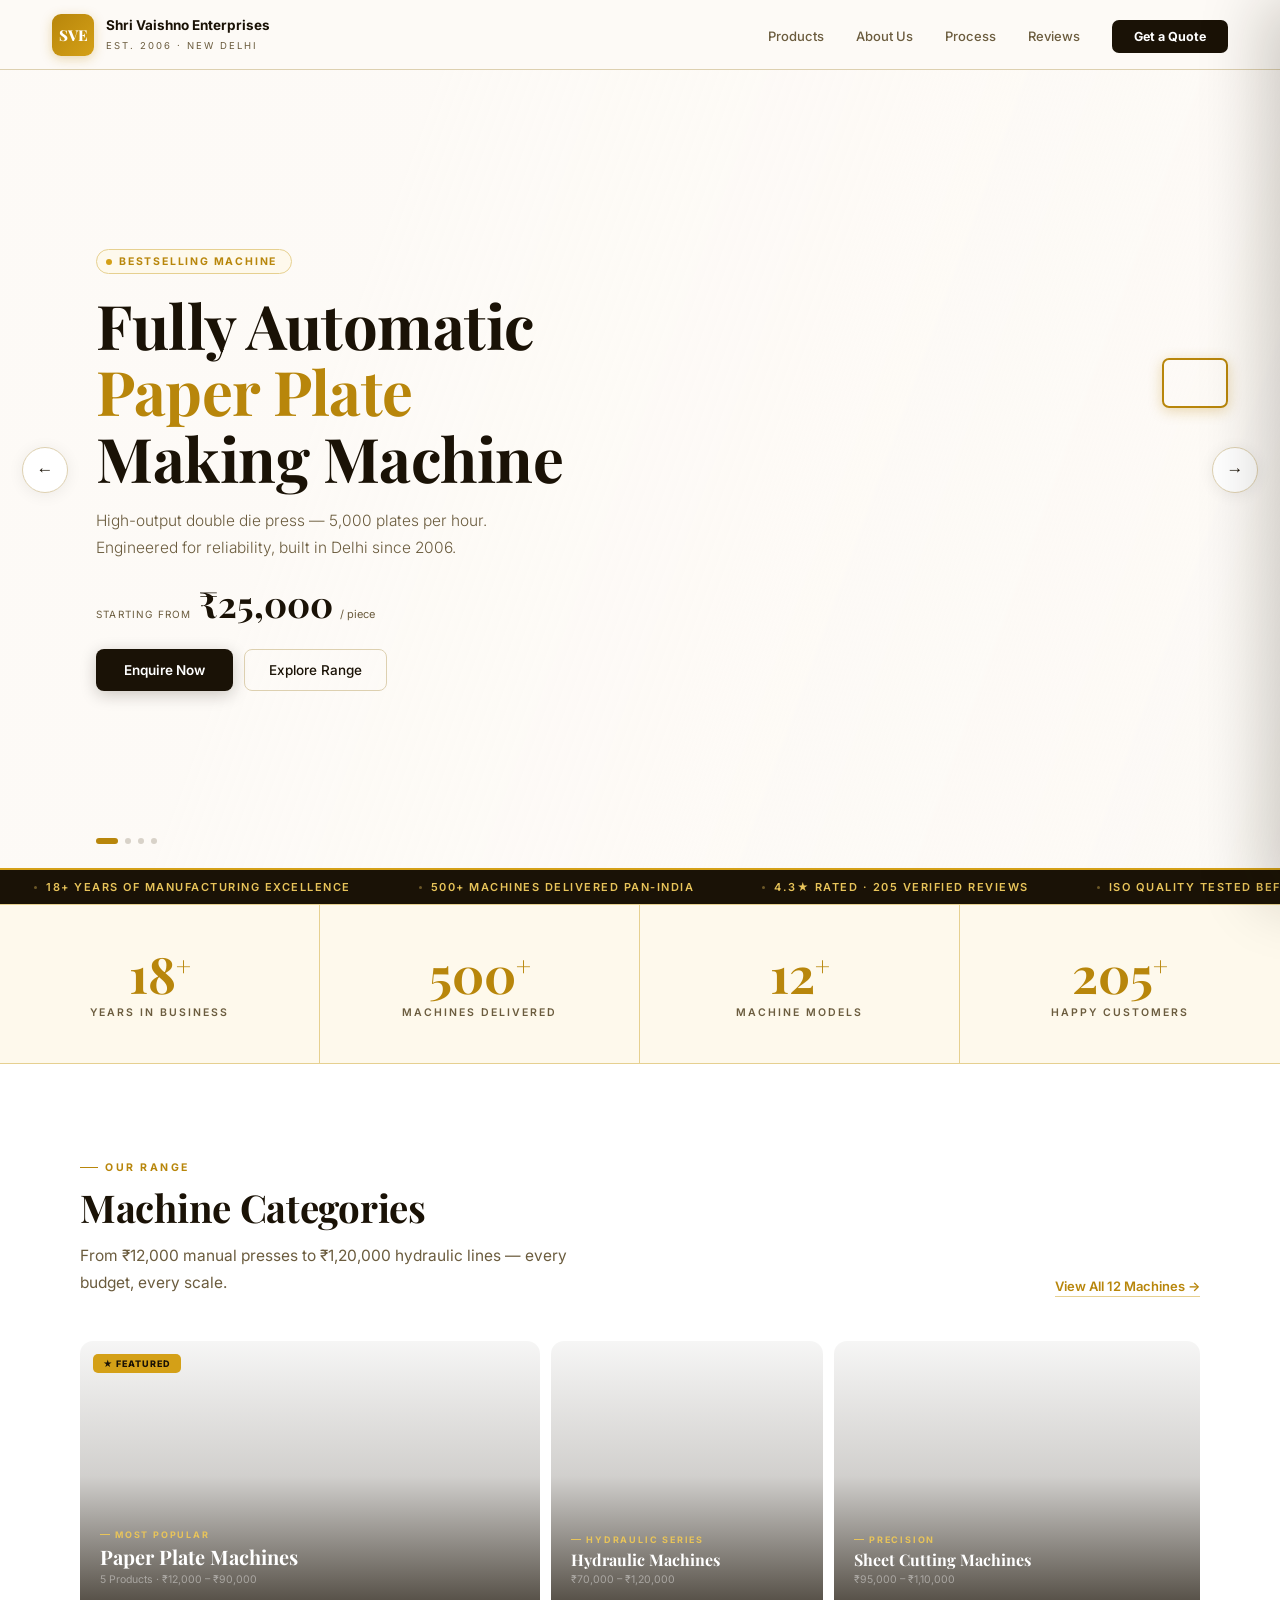
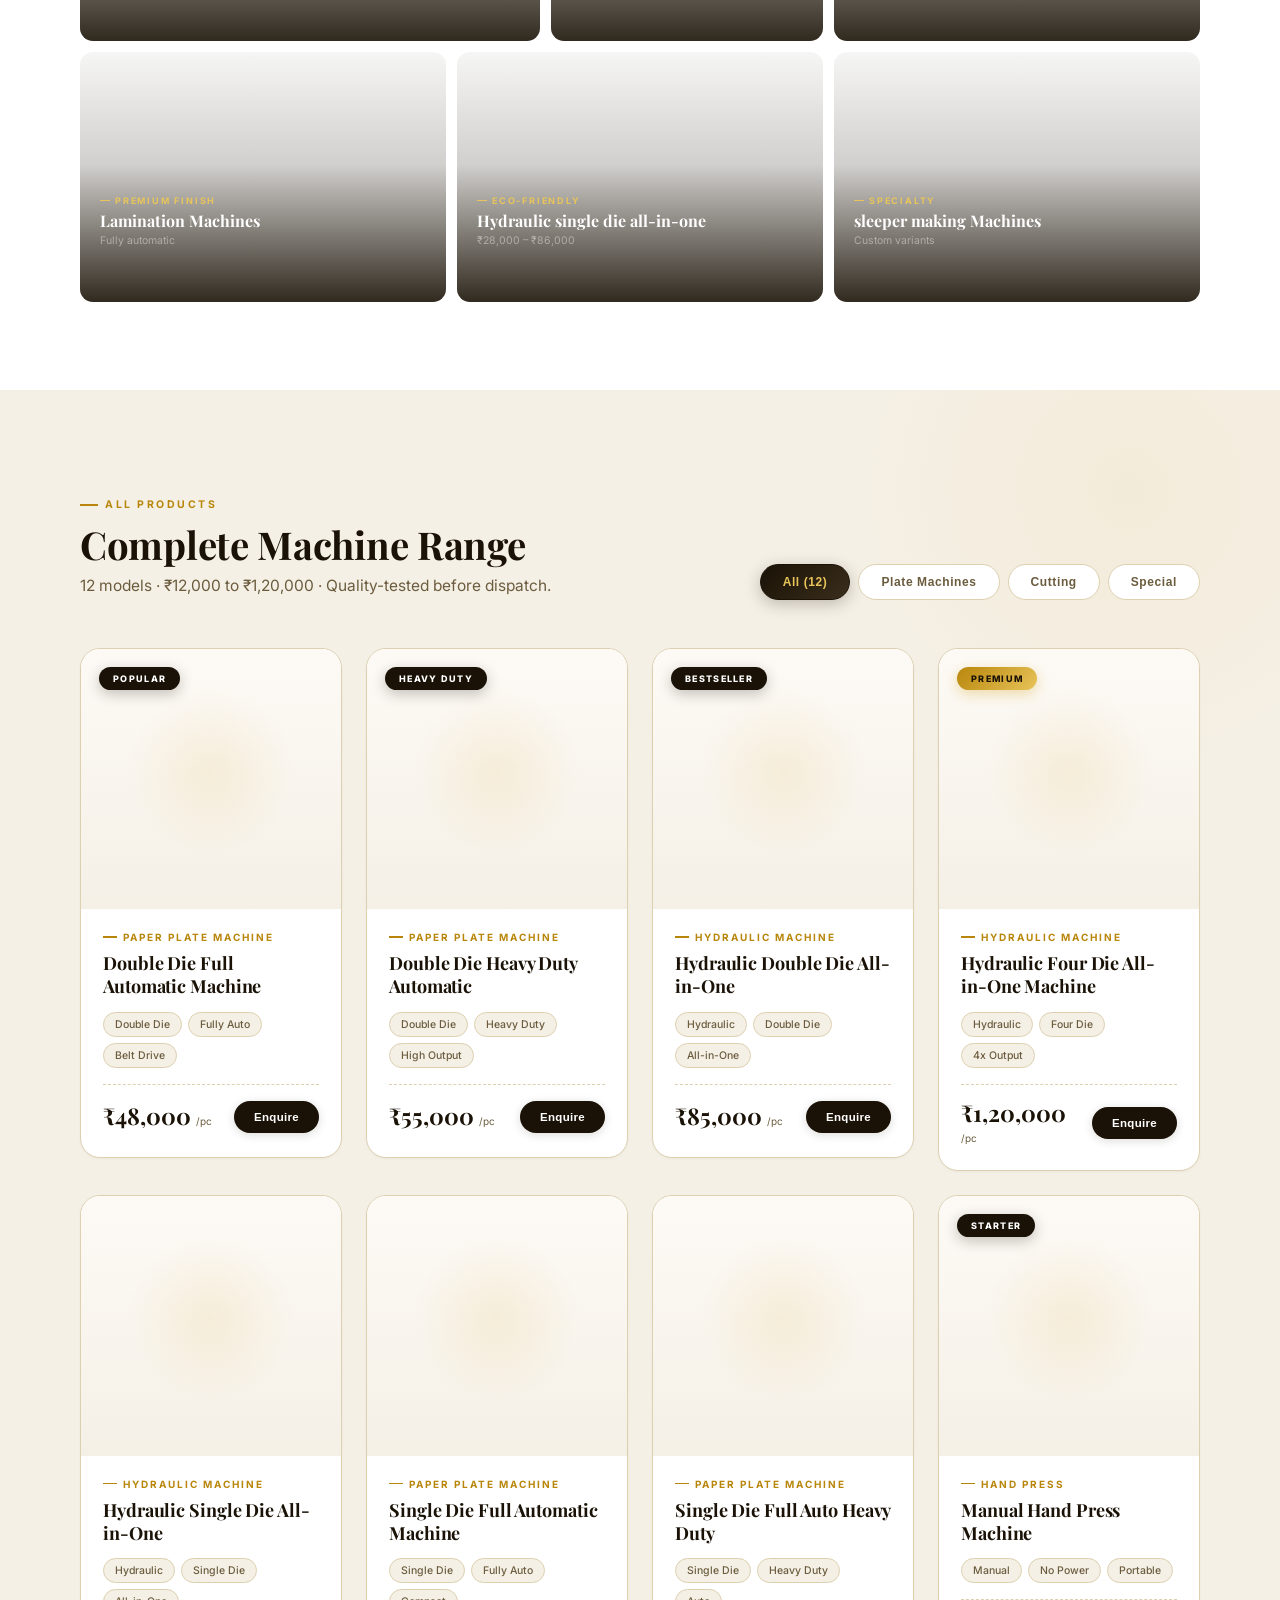
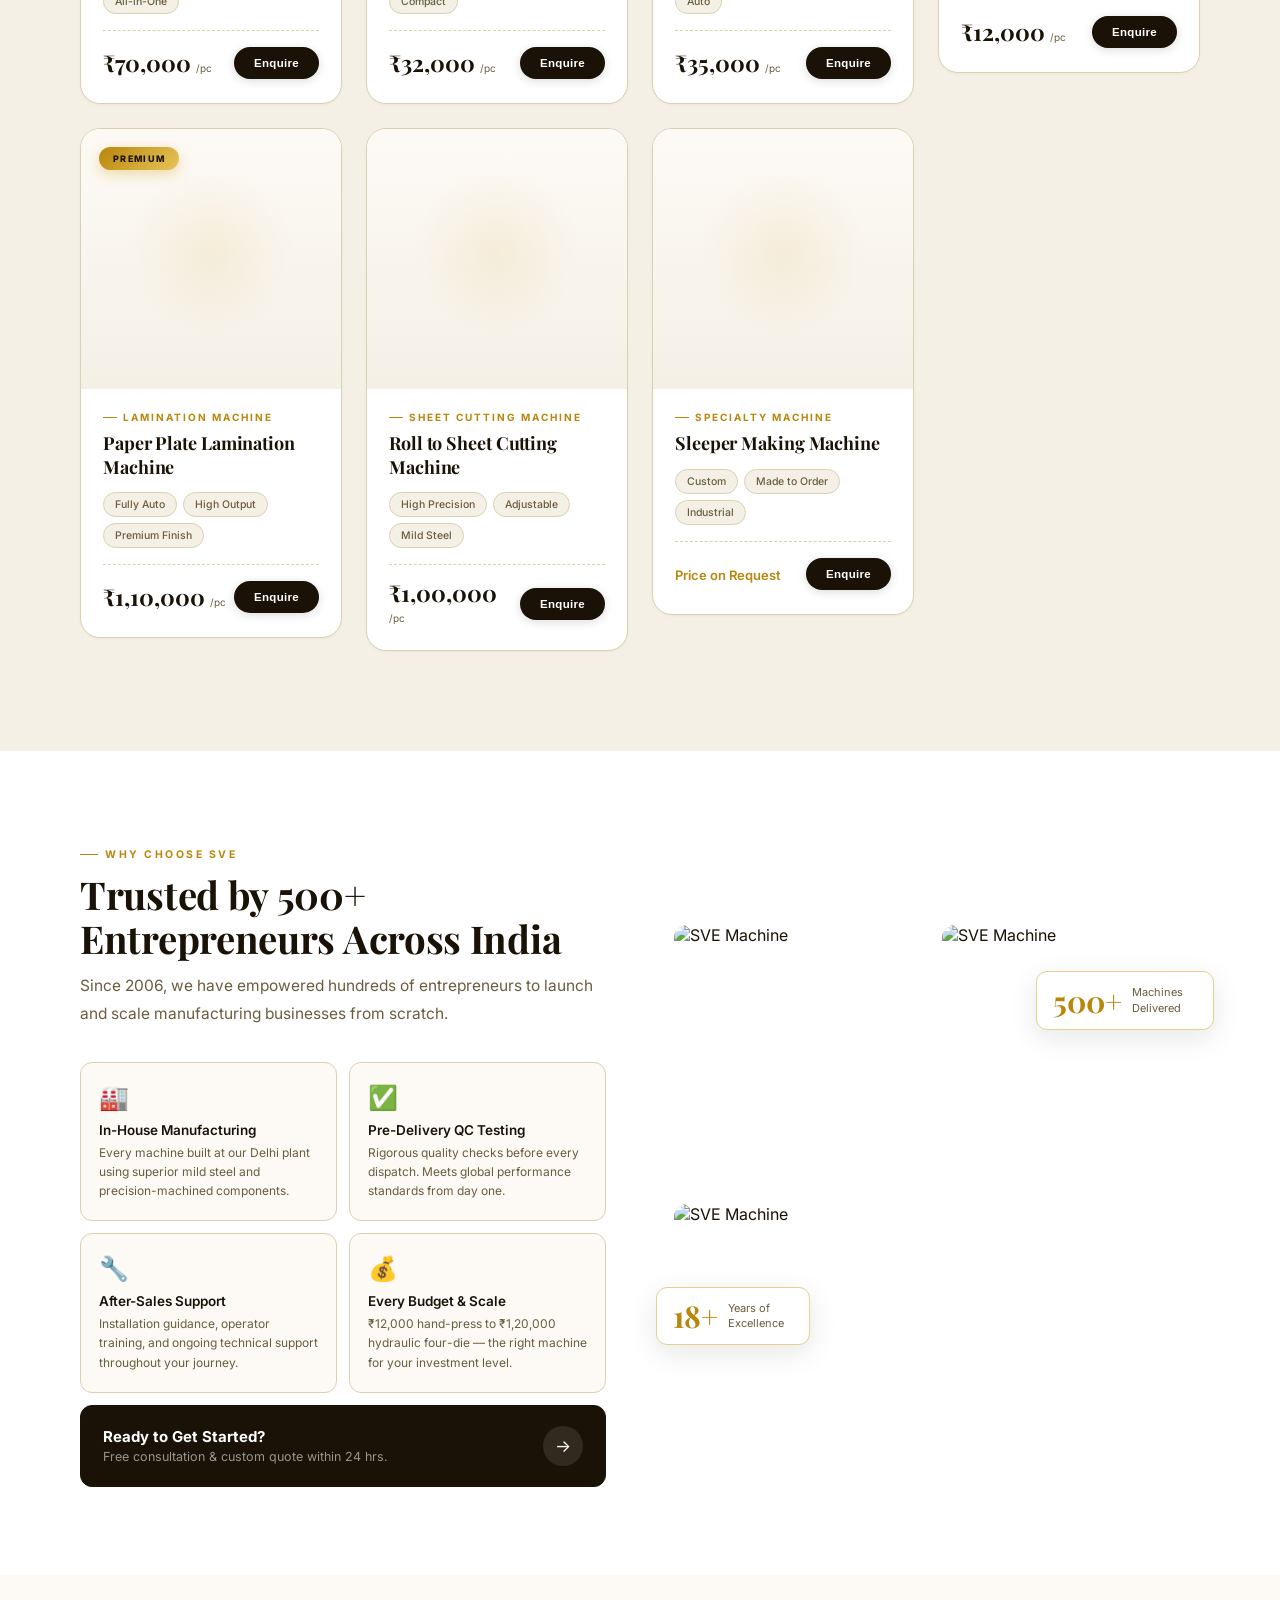
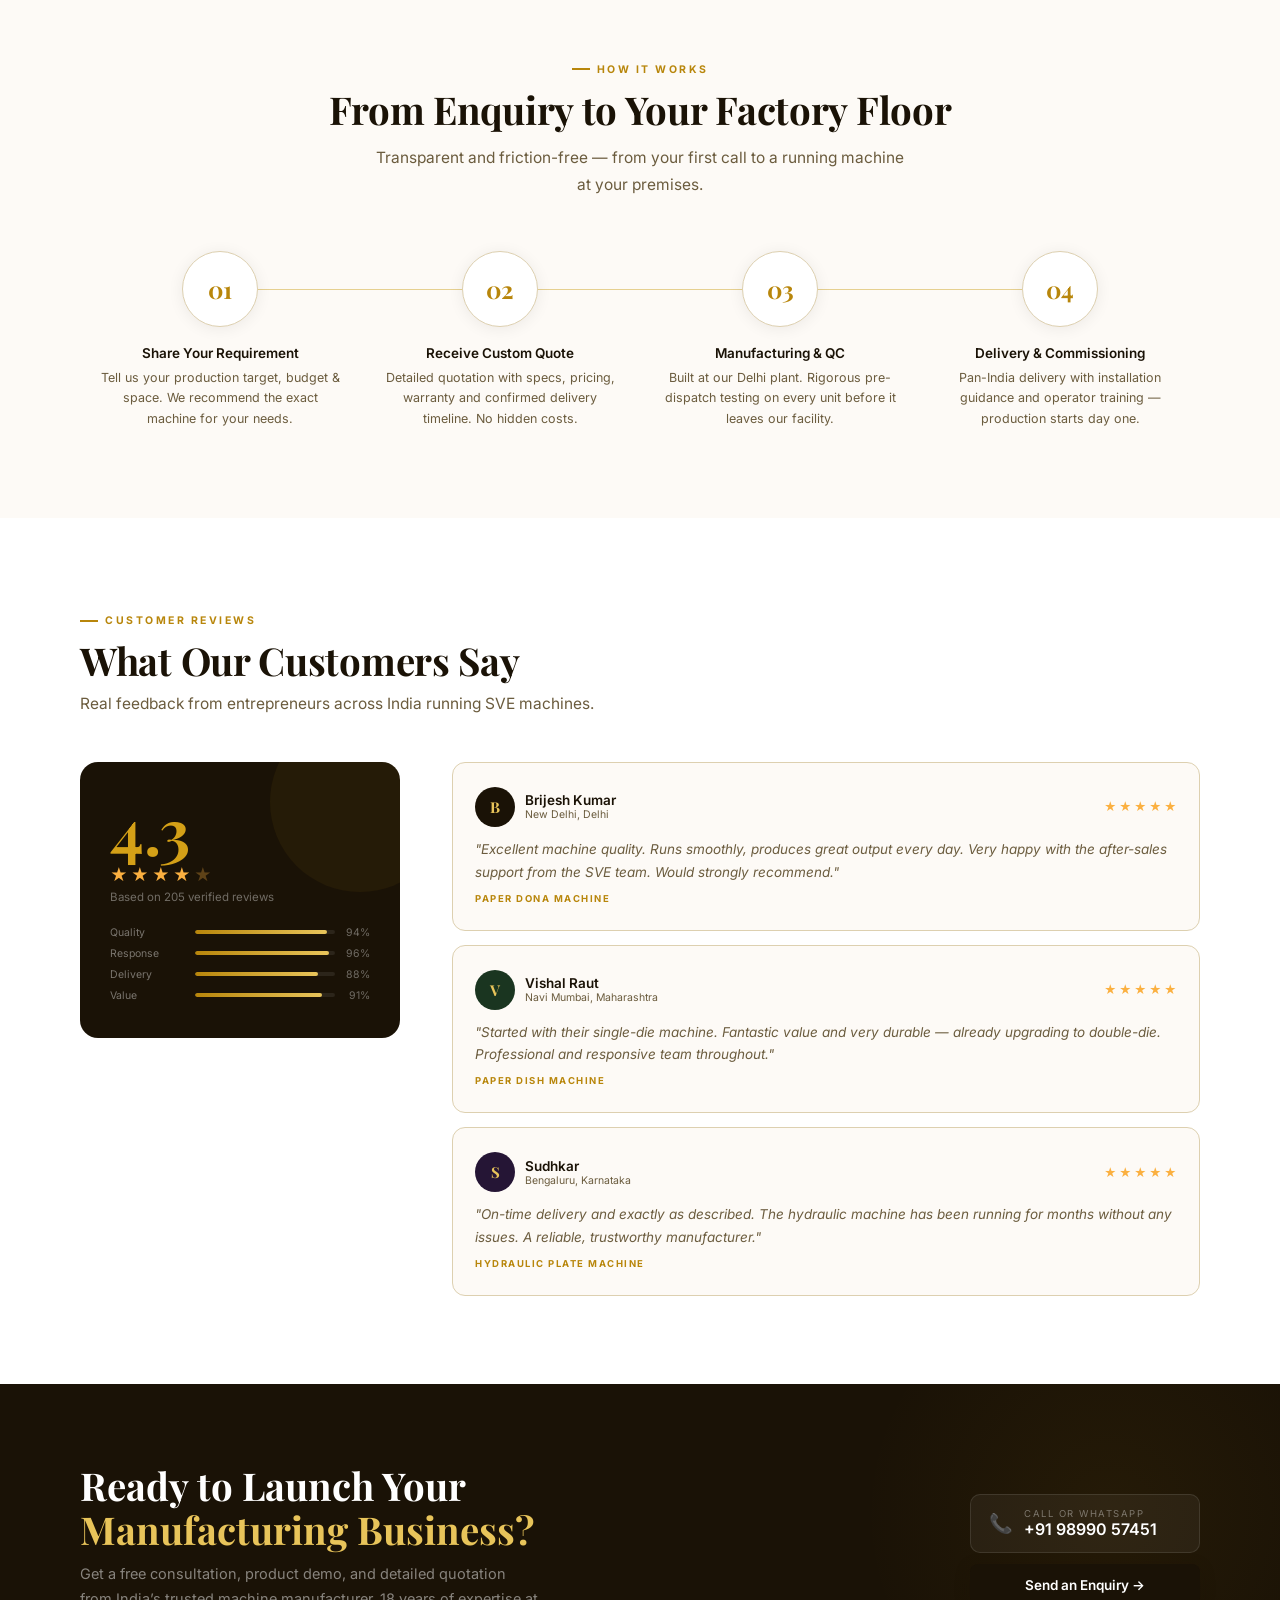
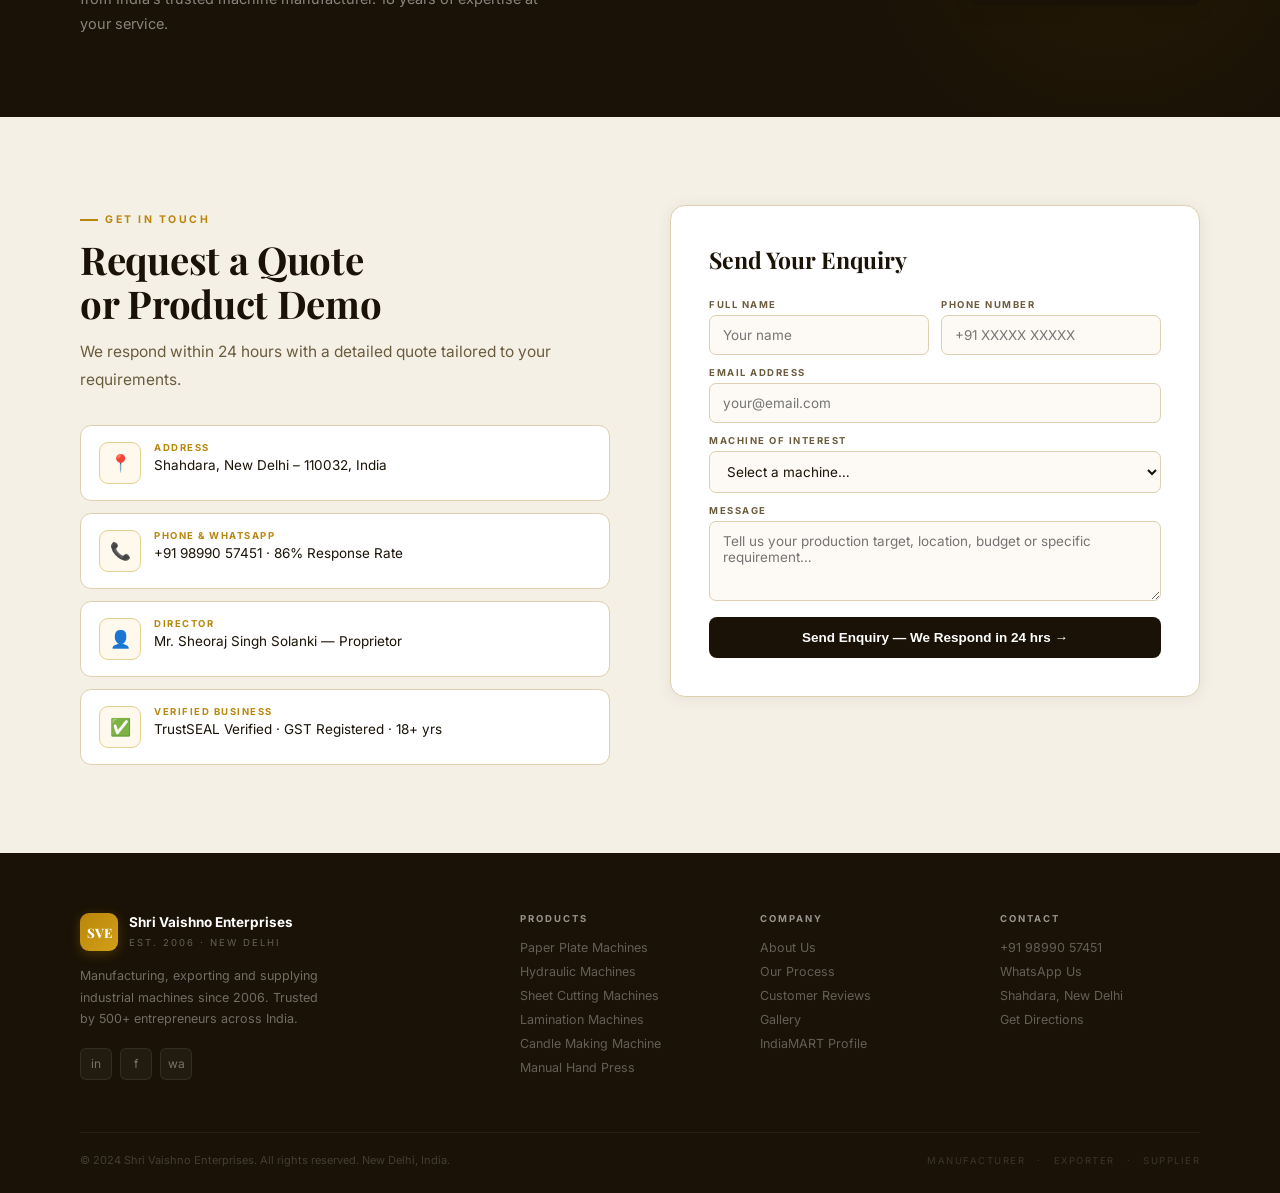
==== previousHomePage.html @ e942fd39 "compressed the images and updated the product section of the home page" ====
<!DOCTYPE html>
<html lang='en'>
<head>
<meta charset='UTF-8'/>
<meta name='viewport' content='width=device-width,initial-scale=1.0'/>
<title>Shri Vaishno Enterprises &ndash; Paper Plate &amp; Dona Machine Manufacturer, Delhi</title>
<link href='https://fonts.googleapis.com/css2?family=Playfair+Display:wght@600;700;800&family=Inter:wght@300;400;500;600;700&display=swap' rel='stylesheet'/>
<link rel='stylesheet' href='css/style.css'/>
</head>
<body>

<nav id='topnav'>
  <a href='#' class='nbrand'>
    <div class='nlogo'>SVE</div>
    <div class='nname'><strong>Shri Vaishno Enterprises</strong><span>Est. 2006 &middot; New Delhi</span></div>
  </a>
  <ul class='nlinks'>
    <li><a href='#categories'>Products</a></li>
    <li><a href='#about'>About Us</a></li>
    <li><a href='#process'>Process</a></li>
    <li><a href='#reviews'>Reviews</a></li>
    <li><a href='#contact' class='ncta'>Get a Quote</a></li>
  </ul>
  <button id='nhbtn' class='nhbtn' aria-label='Open menu'><span></span><span></span><span></span></button>
</nav>

<div id='mnavOverlay' class='mnav-overlay'></div>
<aside id='mnav' class='mnav'>
  <div class='mnav-top'>
    <div class='mnav-brand'></div>
    <button id='mnavClose' class='mnav-close' aria-label='Close menu'>&times;</button>
  </div>
  <ul id='mnavLinks' class='mnav-links'></ul>
  <div class='mnav-foot'>Est. 2006 &middot; New Delhi</div>
</aside>
<script>
(function(){
  var topnav=document.getElementById('topnav');
  var hbtn=document.getElementById('nhbtn');
  var overlay=document.getElementById('mnavOverlay');
  var mnav=document.getElementById('mnav');
  var closeBtn=document.getElementById('mnavClose');
  var linksList=document.getElementById('mnavLinks');
  var brandBox=mnav.querySelector('.mnav-brand');
  var brandSrc=topnav.querySelector('.nbrand');
  if(brandSrc){brandBox.innerHTML=brandSrc.innerHTML;}
  var srcLinks=topnav.querySelectorAll('.nlinks > li');
  for(var i=0;i<srcLinks.length;i++){
    var a=srcLinks[i].querySelector('a');
    var li=document.createElement('li');
    var ac=document.createElement('a');
    ac.href=a.getAttribute('href');
    ac.textContent=a.textContent;
    if(a.classList.contains('ncta')){ac.className='mnav-cta';}
    li.appendChild(ac);
    linksList.appendChild(li);
  }
  function openNav(){document.body.classList.add('mnav-open');}
  function closeNav(){document.body.classList.remove('mnav-open');}
  hbtn.addEventListener('click',openNav);
  closeBtn.addEventListener('click',closeNav);
  overlay.addEventListener('click',closeNav);
  linksList.addEventListener('click',function(e){if(e.target.tagName==='A'){closeNav();}});
  document.addEventListener('keydown',function(e){if(e.key==='Escape'){closeNav();}});
})();
</script>


<div class='hero'>
  <div class='cwrap' id='cw'>
    <div class='slide on'><div class='sbg' style="background-image:url('images/gallery/paperPlatebannerImage.png')"></div><div class='sov'></div><div class='sct'><div class='stag'><span class='stagdot'></span><span class='staglbl'>Bestselling Machine</span></div><h1 class='sh1'>Fully Automatic<br><em>Paper Plate</em><br>Making Machine</h1><p class='sdesc'>High-output double die press &mdash; 5,000 plates per hour. Engineered for reliability, built in Delhi since 2006.</p><div class='spr'><span class='sfrom'>Starting from</span><span class='samt'>&#8377;25,000</span><span class='sunit'>/ piece</span></div><div class='sbtns'><a href='#contact' class='btnink'>Enquire Now</a><a href='#categories' class='btnout'>Explore Range</a></div></div></div>
    <div class='slide'><div class='sbg' style="background-image:url('images/gallery/banner1.png')"></div><div class='sov'></div><div class='sct'><div class='stag'><span class='stagdot'></span><span class='staglbl'>Hydraulic Series</span></div><h1 class='sh1'>Hydraulic Double Die<br><em>All-in-One</em><br>Machine</h1><p class='sdesc'>Maximum output with minimum effort. Fully automated hydraulic pressing for serious manufacturers.</p><div class='spr'><span class='sfrom'>Starting from</span><span class='samt'>&#8377;85,000</span><span class='sunit'>/ piece</span></div><div class='sbtns'><a href='#contact' class='btnink'>Enquire Now</a><a href='#categories' class='btnout'>See All Models</a></div></div></div>
    <div class='slide'><div class='sbg' style="background-image:url('images/gallery/rolltosheetmachine.png')"></div><div class='sov'></div><div class='sct'><div class='stag'><span class='stagdot'></span><span class='staglbl'>Precision Cutting</span></div><h1 class='sh1'>Roll to Sheet<br><em>Cutting</em><br>Machine</h1><p class='sdesc'>Consistent reel-to-sheet precision. Adjustable width, mild steel construction, compatible with all lines.</p><div class='spr'><span class='sfrom'>Starting from</span><span class='samt'>&#8377;1,00,000</span><span class='sunit'>/ piece</span></div><div class='sbtns'><a href='#contact' class='btnink'>Get a Quote</a><a href='#categories' class='btnout'>View Specs</a></div></div></div>
    <div class='slide'><div class='sbg' style="background-image:url('images/gallery/plateLaminationMachine.png')"></div><div class='sov'></div><div class='sct'><div class='stag'><span class='stagdot'></span><span class='staglbl'>Premium Finish</span></div><h1 class='sh1'>Paper Plate<br><em>Lamination</em><br>Machine</h1><p class='sdesc'>Apply a waterproof premium finish. Fully automatic with adjustable speed &mdash; built for large-scale output.</p><div class='spr'><span class='sfrom'>Starting from</span><span class='samt'>&#8377;1,10,000</span><span class='sunit'>/ piece</span></div><div class='sbtns'><a href='#contact' class='btnink'>Request Demo</a><a href='#categories' class='btnout'>Learn More</a></div></div></div>
  </div>
  <div class='hstrip' id='hstrip'>
    <div class='hth on' data-i='0' style="background-image:url('https://images.unsplash.com/photo-1581091226825-a6a2a5aee158?w=200&q=70')"></div>
    <div class='hth' data-i='1' style="background-image:url('https://images.unsplash.com/photo-1565043589221-1a6fd9ae45c7?w=200&q=70')"></div>
    <div class='hth' data-i='2' style="background-image:url('https://images.unsplash.com/photo-1504328345606-18bbc8c9d7d1?w=200&q=70')"></div>
    <div class='hth' data-i='3' style="background-image:url('https://images.unsplash.com/photo-1518770660439-4636190af475?w=200&q=70')"></div>
  </div>
  <button class='carr prev' id='cprev'>&#8592;</button>
  <button class='carr nxt' id='cnxt'>&#8594;</button>
  <div class='cdots' id='cdots'><div class='cdot on' data-i='0'></div><div class='cdot' data-i='1'></div><div class='cdot' data-i='2'></div><div class='cdot' data-i='3'></div></div>
  <div class='hprog'><div class='hpbar' id='hpbar'></div></div>
</div>

<div class='ticker'><div class='tinner'><span class='titem'><span class='tdot'></span>18+ Years of Manufacturing Excellence</span><span class='titem'><span class='tdot'></span>500+ Machines Delivered Pan-India</span><span class='titem'><span class='tdot'></span>4.3&#9733; Rated &middot; 205 Verified Reviews</span><span class='titem'><span class='tdot'></span>ISO Quality Tested Before Dispatch</span><span class='titem'><span class='tdot'></span>Manufacturer &middot; Exporter &middot; New Delhi</span><span class='titem'><span class='tdot'></span>96% Response Rate &middot; +91 98990 57451</span><span class='titem'><span class='tdot'></span>18+ Years of Manufacturing Excellence</span><span class='titem'><span class='tdot'></span>500+ Machines Delivered Pan-India</span><span class='titem'><span class='tdot'></span>4.3&#9733; Rated &middot; 205 Verified Reviews</span><span class='titem'><span class='tdot'></span>ISO Quality Tested Before Dispatch</span><span class='titem'><span class='tdot'></span>Manufacturer &middot; Exporter &middot; New Delhi</span><span class='titem'><span class='tdot'></span>96% Response Rate &middot; +91 98990 57451</span></div></div>

<div class='stats'><div class='scell'><div class='snum'>18<span class='splus'>+</span></div><div class='slbl'>Years in Business</div></div><div class='scell'><div class='snum'>500<span class='splus'>+</span></div><div class='slbl'>Machines Delivered</div></div><div class='scell'><div class='snum'>12<span class='splus'>+</span></div><div class='slbl'>Machine Models</div></div><div class='scell'><div class='snum'>205<span class='splus'>+</span></div><div class='slbl'>Happy Customers</div></div></div>

<section class='rangesec' id='categories'>
  <div class='rangehd'><div><div class='eyebrow'>Our Range</div><h2 class='sech'>Machine Categories</h2><p class='secp'>From &#8377;12,000 manual presses to &#8377;1,20,000 hydraulic lines &mdash; every budget, every scale.</p></div><a href='#products' class='rangelnk'>View All 12 Machines &rarr;</a></div>
  <div class='rg'>
    <div class='rt'><div class='rtimg' style="background-image:url('images/products/complete_setup.png')"></div><div class='rtvl'></div><div class='rtfeat'>&#9733; Featured</div><div class='rtbody'><div class='rtcat'>Most Popular</div><div class='rtname'>Paper Plate Machines</div><div class='rtmeta'>5 Products &middot; &#8377;12,000 &ndash; &#8377;90,000</div><div class='rtbtn'>Explore &rarr;</div></div></div>
    <div class='rt'><div class='rtimg' style="background-image:url('images/products/full_setup.png')"></div><div class='rtvl'></div><div class='rtbody'><div class='rtcat'>Hydraulic Series</div><div class='rtname'>Hydraulic Machines</div><div class='rtmeta'>&#8377;70,000 &ndash; &#8377;1,20,000</div><div class='rtbtn'>Explore &rarr;</div></div></div>
    <div class='rt'><div class='rtimg' style="background-image:url('images/products/roll-to-sheet-katting-machine.png')"></div><div class='rtvl'></div><div class='rtbody'><div class='rtcat'>Precision</div><div class='rtname'>Sheet Cutting Machines</div><div class='rtmeta'>&#8377;95,000 &ndash; &#8377;1,10,000</div><div class='rtbtn'>Explore &rarr;</div></div></div>
    <div class='rt'><div class='rtimg' style="background-image:url('images/products/lamination-machine1.png')"></div><div class='rtvl'></div><div class='rtbody'><div class='rtcat'>Premium Finish</div><div class='rtname'>Lamination Machines</div><div class='rtmeta'>Fully automatic</div><div class='rtbtn'>Explore &rarr;</div></div></div>
    <div class='rt'><div class='rtimg' style="background-image:url('images/products/Hydraulic\ Full\ Automatic\ Single\ Die\ Machine.png')"></div><div class='rtvl'></div><div class='rtbody'><div class='rtcat'>Eco-Friendly</div><div class='rtname'>Hydraulic single die all-in-one </div><div class='rtmeta'>&#8377;28,000 &ndash; &#8377;86,000</div><div class='rtbtn'>Explore &rarr;</div></div></div>
    <div class='rt'><div class='rtimg' style="background-image:url('images/products/sleeper-making-machine.png')"></div><div class='rtvl'></div><div class='rtbody'><div class='rtcat'>Specialty</div><div class='rtname'>sleeper making Machines</div><div class='rtmeta'>Custom variants</div><div class='rtbtn'>Explore &rarr;</div></div></div>
  </div>
</section>

<section class='prodsec' id='products'>
  <div class='prodhd'><div><div class='eyebrow'>All Products</div><h2 class='sech' style='margin-bottom:5px'>Complete Machine Range</h2><p class='secp'>12 models &middot; &#8377;12,000 to &#8377;1,20,000 &middot; Quality-tested before dispatch.</p></div>
  <div class='tabs' id='tabs'><button class='tab on' data-cat='all'>All (12)</button><button class='tab' data-cat='plate'>Plate Machines</button><button class='tab' data-cat='cutting'>Cutting</button><button class='tab' data-cat='special'>Special</button></div></div>
  <div class='pgrid' id='pgrid'>
<a href='products/double-die-full-automatic-machine.html' style='text-decoration:none;color:inherit;display:block'><div class="pcard" data-cat="plate"><div class="pimgbox"><div class="pframe"><div class="pimg" style="background-image:url('images/products/double-die-full-automatic1.png')"></div></div><div class="pbadge ">Popular</div></div><div class="pbody"><div class="pcat">Paper Plate Machine</div><div class="pname">Double Die Full Automatic Machine</div><div class="pspecs"><span class="pspec">Double Die</span><span class="pspec">Fully Auto</span><span class="pspec">Belt Drive</span></div><div class="pfoot"><div><span class="pprice">&#8377;48,000</span><span class="punit"> /pc</span></div><button class="pbtn" onclick="event.preventDefault();event.stopPropagation();document.querySelector('#contact').scrollIntoView({behavior:'smooth'})">Enquire</button></div></div></div></a>
<a href='products/double-die-heavy-duty-automatic-machine.html' style='text-decoration:none;color:inherit;display:block'><div class="pcard" data-cat="plate"><div class="pimgbox"><div class="pframe"><div class="pimg" style="background-image:url('images/products/double-die-full-automatic-heavy-duty.png')"></div></div><div class="pbadge ">Heavy Duty</div></div><div class="pbody"><div class="pcat">Paper Plate Machine</div><div class="pname">Double Die Heavy Duty Automatic</div><div class="pspecs"><span class="pspec">Double Die</span><span class="pspec">Heavy Duty</span><span class="pspec">High Output</span></div><div class="pfoot"><div><span class="pprice">&#8377;55,000</span><span class="punit"> /pc</span></div><button class="pbtn" onclick="event.preventDefault();event.stopPropagation();document.querySelector('#contact').scrollIntoView({behavior:'smooth'})">Enquire</button></div></div></div></a>
<a href='products/hydraulic-double-die-all-in-one-machine.html' style='text-decoration:none;color:inherit;display:block'><div class="pcard" data-cat="plate"><div class="pimgbox"><div class="pframe"><div class="pimg" style="background-image:url('images/products/hydraulic-double-die-full-automatic-machine.png')"></div></div><div class="pbadge ">Bestseller</div></div><div class="pbody"><div class="pcat">Hydraulic Machine</div><div class="pname">Hydraulic Double Die All-in-One</div><div class="pspecs"><span class="pspec">Hydraulic</span><span class="pspec">Double Die</span><span class="pspec">All-in-One</span></div><div class="pfoot"><div><span class="pprice">&#8377;85,000</span><span class="punit"> /pc</span></div><button class="pbtn" onclick="event.preventDefault();event.stopPropagation();document.querySelector('#contact').scrollIntoView({behavior:'smooth'})">Enquire</button></div></div></div></a>
<a href='products/hydraulic-four-die-all-in-one-machine.html' style='text-decoration:none;color:inherit;display:block'><div class="pcard" data-cat="plate"><div class="pimgbox"><div class="pframe"><div class="pimg" style="background-image:url('images/products/hydraulic-four-die-all-in-one-machine.png')"></div></div><div class="pbadge gold">Premium</div></div><div class="pbody"><div class="pcat">Hydraulic Machine</div><div class="pname">Hydraulic Four Die All-in-One Machine</div><div class="pspecs"><span class="pspec">Hydraulic</span><span class="pspec">Four Die</span><span class="pspec">4x Output</span></div><div class="pfoot"><div><span class="pprice">&#8377;1,20,000</span><span class="punit"> /pc</span></div><button class="pbtn" onclick="event.preventDefault();event.stopPropagation();document.querySelector('#contact').scrollIntoView({behavior:'smooth'})">Enquire</button></div></div></div></a>
<a href='products/hydraulic-single-die-all-in-one-machine.html' style='text-decoration:none;color:inherit;display:block'><div class="pcard" data-cat="plate"><div class="pimgbox"><div class="pframe"><div class="pimg" style="background-image:url('images/products/Hydraulic\ Full\ Automatic\ Single\ Die\ Machine.png')"></div></div></div><div class="pbody"><div class="pcat">Hydraulic Machine</div><div class="pname">Hydraulic Single Die All-in-One</div><div class="pspecs"><span class="pspec">Hydraulic</span><span class="pspec">Single Die</span><span class="pspec">All-in-One</span></div><div class="pfoot"><div><span class="pprice">&#8377;70,000</span><span class="punit"> /pc</span></div><button class="pbtn" onclick="event.preventDefault();event.stopPropagation();document.querySelector('#contact').scrollIntoView({behavior:'smooth'})">Enquire</button></div></div></div></a>
<a href='products/single-die-full-automatic-machine.html' style='text-decoration:none;color:inherit;display:block'><div class="pcard" data-cat="plate"><div class="pimgbox"><div class="pframe"><div class="pimg" style="background-image:url('images/products/edited-photo\ \(1\).png')"></div></div></div><div class="pbody"><div class="pcat">Paper Plate Machine</div><div class="pname">Single Die Full Automatic Machine</div><div class="pspecs"><span class="pspec">Single Die</span><span class="pspec">Fully Auto</span><span class="pspec">Compact</span></div><div class="pfoot"><div><span class="pprice">&#8377;32,000</span><span class="punit"> /pc</span></div><button class="pbtn" onclick="event.preventDefault();event.stopPropagation();document.querySelector('#contact').scrollIntoView({behavior:'smooth'})">Enquire</button></div></div></div></a>
<a href='products/single-die-full-automatic-heavy-duty.html' style='text-decoration:none;color:inherit;display:block'><div class="pcard" data-cat="plate"><div class="pimgbox"><div class="pframe"><div class="pimg" style="background-image:url('images/products/automatic-single-die-paper-plate-making-machine.png')"></div></div></div><div class="pbody"><div class="pcat">Paper Plate Machine</div><div class="pname">Single Die Full Auto Heavy Duty</div><div class="pspecs"><span class="pspec">Single Die</span><span class="pspec">Heavy Duty</span><span class="pspec">Auto</span></div><div class="pfoot"><div><span class="pprice">&#8377;35,000</span><span class="punit"> /pc</span></div><button class="pbtn" onclick="event.preventDefault();event.stopPropagation();document.querySelector('#contact').scrollIntoView({behavior:'smooth'})">Enquire</button></div></div></div></a>
<!-- <a href='products/automatic-single-die-paper-plate-machine.html' style='text-decoration:none;color:inherit;display:block'><div class="pcard" data-cat="plate"><div class="pimgbox"><div class="pframe"><div class="pimg" style="background-image:url('images/products/automatic-single-die-paper-plate-making-machine.png')"></div></div><div class="pbadge gold">Best Value</div></div><div class="pbody"><div class="pcat">Paper Plate Machine</div><div class="pname">Automatic Single Die Plate Machine</div><div class="pspecs"><span class="pspec">Single Die</span><span class="pspec">Auto</span><span class="pspec">Entry Level</span></div><div class="pfoot"><div><span class="pprice">&#8377;25,000</span><span class="punit"> /pc</span></div><button class="pbtn" onclick="event.preventDefault();event.stopPropagation();document.querySelector('#contact').scrollIntoView({behavior:'smooth'})">Enquire</button></div></div></div></a> -->
<a href='products/manual-hand-press-machine.html' style='text-decoration:none;color:inherit;display:block'><div class="pcard" data-cat="plate"><div class="pimgbox"><div class="pframe"><div class="pimg" style="background-image:url('images/products/manual-hand-press.png')"></div></div><div class="pbadge ">Starter</div></div><div class="pbody"><div class="pcat">Hand Press</div><div class="pname">Manual Hand Press Machine</div><div class="pspecs"><span class="pspec">Manual</span><span class="pspec">No Power</span><span class="pspec">Portable</span></div><div class="pfoot"><div><span class="pprice">&#8377;12,000</span><span class="punit"> /pc</span></div><button class="pbtn" onclick="event.preventDefault();event.stopPropagation();document.querySelector('#contact').scrollIntoView({behavior:'smooth'})">Enquire</button></div></div></div></a>
<a href='products/paper-plate-lamination-machine.html' style='text-decoration:none;color:inherit;display:block'><div class="pcard" data-cat="special"><div class="pimgbox"><div class="pframe"><div class="pimg" style="background-image:url('images/products/lamination-machine1.png')"></div></div><div class="pbadge gold">Premium</div></div><div class="pbody"><div class="pcat">Lamination Machine</div><div class="pname">Paper Plate Lamination Machine</div><div class="pspecs"><span class="pspec">Fully Auto</span><span class="pspec">High Output</span><span class="pspec">Premium Finish</span></div><div class="pfoot"><div><span class="pprice">&#8377;1,10,000</span><span class="punit"> /pc</span></div><button class="pbtn" onclick="event.preventDefault();event.stopPropagation();document.querySelector('#contact').scrollIntoView({behavior:'smooth'})">Enquire</button></div></div></div></a>
<a href='products/roll-to-sheet-cutting-machine.html' style='text-decoration:none;color:inherit;display:block'><div class="pcard" data-cat="cutting"><div class="pimgbox"><div class="pframe"><div class="pimg" style="background-image:url('images/products/roll-to-sheet-katting-machine.png')"></div></div></div><div class="pbody"><div class="pcat">Sheet Cutting Machine</div><div class="pname">Roll to Sheet Cutting Machine</div><div class="pspecs"><span class="pspec">High Precision</span><span class="pspec">Adjustable</span><span class="pspec">Mild Steel</span></div><div class="pfoot"><div><span class="pprice">&#8377;1,00,000</span><span class="punit"> /pc</span></div><button class="pbtn" onclick="event.preventDefault();event.stopPropagation();document.querySelector('#contact').scrollIntoView({behavior:'smooth'})">Enquire</button></div></div></div></a>
<a href='products/sleeper-making-machine.html' style='text-decoration:none;color:inherit;display:block'><div class="pcard" data-cat="special"><div class="pimgbox"><div class="pframe"><div class="pimg" style="background-image:url('images/products/sleeper-making-machine.png')"></div></div></div><div class="pbody"><div class="pcat">Specialty Machine</div><div class="pname">Sleeper Making Machine</div><div class="pspecs"><span class="pspec">Custom</span><span class="pspec">Made to Order</span><span class="pspec">Industrial</span></div><div class="pfoot"><div><span class="preq">Price on Request</span></div><button class="pbtn" onclick="event.preventDefault();event.stopPropagation();document.querySelector('#contact').scrollIntoView({behavior:'smooth'})">Enquire</button></div></div></div></a>
  </div>
</section>

<section class='whysec' id='about'>
  <div class='whygrid'>
    <div>
      <div class='eyebrow'>Why Choose SVE</div>
      <h2 class='sech'>Trusted by 500+<br>Entrepreneurs Across India</h2>
      <p class='secp'>Since 2006, we have empowered hundreds of entrepreneurs to launch and scale manufacturing businesses from scratch.</p>
      <div class='feats'>
        <div class='feat'><div class='featic'>&#127981;</div><h4>In-House Manufacturing</h4><p>Every machine built at our Delhi plant using superior mild steel and precision-machined components.</p></div>
        <div class='feat'><div class='featic'>&#9989;</div><h4>Pre-Delivery QC Testing</h4><p>Rigorous quality checks before every dispatch. Meets global performance standards from day one.</p></div>
        <div class='feat'><div class='featic'>&#128295;</div><h4>After-Sales Support</h4><p>Installation guidance, operator training, and ongoing technical support throughout your journey.</p></div>
        <div class='feat'><div class='featic'>&#128176;</div><h4>Every Budget &amp; Scale</h4><p>&#8377;12,000 hand-press to &#8377;1,20,000 hydraulic four-die &mdash; the right machine for your investment level.</p></div>
        <div class='feat featcta' onclick="event.preventDefault();event.stopPropagation();document.querySelector('#contact').scrollIntoView({behavior:'smooth'})"><div><h4>Ready to Get Started?</h4><p>Free consultation &amp; custom quote within 24 hrs.</p></div><div class='featarrow'>&rarr;</div></div>
      </div>
    </div>
    <div style='position:relative'>
      <div class='wmosaic'>
        <div class='wph wa'><img src='images/gallery/why-1.jpg' alt='SVE Machine'/></div>
        <div class='wph wb'><img src='images/gallery/why-2.jpg' alt='SVE Machine'/></div>
        <div class='wph wc'><img src='images/gallery/why-3.jpg' alt='SVE Machine'/></div>
      </div>
      <div class='wfl wfll'><div class='wfnum'>18+</div><div class='wflbl'>Years of Excellence</div></div>
      <div class='wfl wflr'><div class='wfnum'>500+</div><div class='wflbl'>Machines Delivered</div></div>
    </div>
  </div>
</section>

<section class='procsec' id='process'>
  <div style='text-align:center'><div class='eyebrow' style='display:flex;justify-content:center'>How It Works</div><h2 class='sech' style='text-align:center'>From Enquiry to Your Factory Floor</h2><p class='secp' style='margin:0 auto;text-align:center'>Transparent and friction-free &mdash; from your first call to a running machine at your premises.</p></div>
  <div class='procsteps'>
    <div class='procstep'><div class='procn'>01</div><h4>Share Your Requirement</h4><p>Tell us your production target, budget &amp; space. We recommend the exact machine for your needs.</p></div>
    <div class='procstep'><div class='procn'>02</div><h4>Receive Custom Quote</h4><p>Detailed quotation with specs, pricing, warranty and confirmed delivery timeline. No hidden costs.</p></div>
    <div class='procstep'><div class='procn'>03</div><h4>Manufacturing &amp; QC</h4><p>Built at our Delhi plant. Rigorous pre-dispatch testing on every unit before it leaves our facility.</p></div>
    <div class='procstep'><div class='procn'>04</div><h4>Delivery &amp; Commissioning</h4><p>Pan-India delivery with installation guidance and operator training &mdash; production starts day one.</p></div>
  </div>
</section>

<section class='revsec' id='reviews'>
  <div class='eyebrow'>Customer Reviews</div>
  <h2 class='sech' style='margin-bottom:7px'>What Our Customers Say</h2>
  <p class='secp' style='margin-bottom:44px'>Real feedback from entrepreneurs across India running SVE machines.</p>
  <div class='revlayout'>
    <div><div class='scorecard'><div class='scnum'>4.3</div><div class='scstars'><span>&#9733;</span><span>&#9733;</span><span>&#9733;</span><span>&#9733;</span><span style='opacity:0.3'>&#9733;</span></div><div class='scbased'>Based on 205 verified reviews</div><div class='scbars'><div class='scbar'><span class='scbarlbl'>Quality</span><div class='scbartr'><div class='scbarfl' style='width:94%'></div></div><span class='scbarvl'>94%</span></div><div class='scbar'><span class='scbarlbl'>Response</span><div class='scbartr'><div class='scbarfl' style='width:96%'></div></div><span class='scbarvl'>96%</span></div><div class='scbar'><span class='scbarlbl'>Delivery</span><div class='scbartr'><div class='scbarfl' style='width:88%'></div></div><span class='scbarvl'>88%</span></div><div class='scbar'><span class='scbarlbl'>Value</span><div class='scbartr'><div class='scbarfl' style='width:91%'></div></div><span class='scbarvl'>91%</span></div></div></div></div>
    <div class='revcards'>
      <div class='rcard'><div class='rcardhd'><div class='rauth'><div class='rav'>B</div><div><div class='rname'>Brijesh Kumar</div><div class='rloc'>New Delhi, Delhi</div></div></div><div class='rstars'><span>&#9733;</span><span>&#9733;</span><span>&#9733;</span><span>&#9733;</span><span>&#9733;</span></div></div><p class='rtext'>"Excellent machine quality. Runs smoothly, produces great output every day. Very happy with the after-sales support from the SVE team. Would strongly recommend."</p><span class='rprod'>Paper Dona Machine</span></div>
      <div class='rcard'><div class='rcardhd'><div class='rauth'><div class='rav' style='background:#1a3520'>V</div><div><div class='rname'>Vishal Raut</div><div class='rloc'>Navi Mumbai, Maharashtra</div></div></div><div class='rstars'><span>&#9733;</span><span>&#9733;</span><span>&#9733;</span><span>&#9733;</span><span>&#9733;</span></div></div><p class='rtext'>"Started with their single-die machine. Fantastic value and very durable &mdash; already upgrading to double-die. Professional and responsive team throughout."</p><span class='rprod'>Paper Dish Machine</span></div>
      <div class='rcard'><div class='rcardhd'><div class='rauth'><div class='rav' style='background:#251535'>S</div><div><div class='rname'>Sudhkar</div><div class='rloc'>Bengaluru, Karnataka</div></div></div><div class='rstars'><span>&#9733;</span><span>&#9733;</span><span>&#9733;</span><span>&#9733;</span><span>&#9733;</span></div></div><p class='rtext'>"On-time delivery and exactly as described. The hydraulic machine has been running for months without any issues. A reliable, trustworthy manufacturer."</p><span class='rprod'>Hydraulic Plate Machine</span></div>
    </div>
  </div>
</section>

<div class='cta'><div class='cta::before'></div><div class='ctain'><div><h2 class='ctah'>Ready to Launch Your<br><em>Manufacturing Business?</em></h2><p class='ctap'>Get a free consultation, product demo, and detailed quotation from India&rsquo;s trusted machine manufacturer. 18 years of expertise at your service.</p></div><div class='ctar'><a href='tel:+919899057451' class='ctaph'><span class='ctaphico'>&#128222;</span><div><div class='ctaphlbl'>Call or WhatsApp</div><div class='ctaphnum'>+91 98990 57451</div></div></a><a href='#contact' class='btnink' style='text-align:center;padding:13px 24px'>Send an Enquiry &rarr;</a></div></div></div>

<section class='contactsec' id='contact'>
  <div class='contactgrid'>
    <div><div class='eyebrow'>Get In Touch</div><h2 class='sech'>Request a Quote<br>or Product Demo</h2><p class='secp'>We respond within 24 hours with a detailed quote tailored to your requirements.</p>
      <div class='cinfolist'>
        <div class='cinforow'><div class='cico'>&#128205;</div><div><div class='clbl'>Address</div><div class='cval'>Shahdara, New Delhi &ndash; 110032, India</div></div></div>
        <div class='cinforow'><div class='cico'>&#128222;</div><div><div class='clbl'>Phone &amp; WhatsApp</div><div class='cval'>+91 98990 57451 &middot; 86% Response Rate</div></div></div>
        <div class='cinforow'><div class='cico'>&#128100;</div><div><div class='clbl'>Director</div><div class='cval'>Mr. Sheoraj Singh Solanki &mdash; Proprietor</div></div></div>
        <div class='cinforow'><div class='cico'>&#9989;</div><div><div class='clbl'>Verified Business</div><div class='cval'>TrustSEAL Verified &middot; GST Registered &middot; 18+ yrs</div></div></div>
      </div>
    </div>
    <div class='cform'><div class='cformtitle'>Send Your Enquiry</div>
      <div class='frow'><div class='fg'><label>Full Name</label><input type='text' placeholder='Your name'/></div><div class='fg'><label>Phone Number</label><input type='tel' placeholder='+91 XXXXX XXXXX'/></div></div>
      <div class='fg'><label>Email Address</label><input type='email' placeholder='your@email.com'/></div>
      <div class='fg'><label>Machine of Interest</label><select><option value=''>Select a machine&hellip;</option><option>Manual Hand Press &mdash; &#8377;12,000</option><option>Automatic Single Die &mdash; &#8377;25,000</option><option>Single Die Full Auto &mdash; &#8377;32,000</option><option>Single Die Heavy Duty &mdash; &#8377;35,000</option><option>Double Die Full Auto &mdash; &#8377;48,000</option><option>Double Die Heavy Duty &mdash; &#8377;55,000</option><option>Hydraulic Single Die All-in-One &mdash; &#8377;70,000</option><option>Hydraulic Double Die All-in-One &mdash; &#8377;85,000</option><option>Roll to Sheet Cutter &mdash; &#8377;1,00,000</option><option>Lamination Machine &mdash; &#8377;1,10,000</option><option>Hydraulic Four Die All-in-One &mdash; &#8377;1,20,000</option><option>Multiple / Custom Requirement</option></select></div>
      <div class='fg'><label>Message</label><textarea placeholder='Tell us your production target, location, budget or specific requirement&hellip;'></textarea></div>
      <button class='fsubmit'>Send Enquiry &mdash; We Respond in 24 hrs &rarr;</button>
    </div>
  </div>
</section>

<footer>
  <div class='ftgrid'>
    <div class='ftbrand'><div style='display:flex;align-items:center;gap:11px'><div class='nlogo' style='width:38px;height:38px;font-size:13px'>SVE</div><div class='nname'><strong style='color:#fff'>Shri Vaishno Enterprises</strong><span style='color:rgba(255,255,255,0.32)'>Est. 2006 &middot; New Delhi</span></div></div><p>Manufacturing, exporting and supplying industrial machines since 2006. Trusted by 500+ entrepreneurs across India.</p><div class='ftsoc'><a href='#' class='fts'>in</a><a href='#' class='fts'>f</a><a href='#' class='fts'>wa</a></div></div>
    <div class='ftcol'><h5>Products</h5><ul><li><a href='#'>Paper Plate Machines</a></li><li><a href='#'>Hydraulic Machines</a></li><li><a href='#'>Sheet Cutting Machines</a></li><li><a href='#'>Lamination Machines</a></li><li><a href='#'>Candle Making Machine</a></li><li><a href='#'>Manual Hand Press</a></li></ul></div>
    <div class='ftcol'><h5>Company</h5><ul><li><a href='#'>About Us</a></li><li><a href='#'>Our Process</a></li><li><a href='#'>Customer Reviews</a></li><li><a href='#'>Gallery</a></li><li><a href='#'>IndiaMART Profile</a></li></ul></div>
    <div class='ftcol'><h5>Contact</h5><ul><li><a href='tel:+919899057451'>+91 98990 57451</a></li><li><a href='#'>WhatsApp Us</a></li><li><a href='#'>Shahdara, New Delhi</a></li><li><a href='#'>Get Directions</a></li></ul></div>
  </div>
  <div class='ftdiv'></div>
  <div class='ftbot'><p class='ftcopy'>&copy; 2024 Shri Vaishno Enterprises. All rights reserved. New Delhi, India.</p><div class='ftbs'><span class='ftb'>Manufacturer</span><span class='ftb'>&middot;</span><span class='ftb'>Exporter</span><span class='ftb'>&middot;</span><span class='ftb'>Supplier</span></div></div>
</footer>

<script>
var cw=document.getElementById('cw'),slides=cw.querySelectorAll('.slide'),dots=document.querySelectorAll('.cdot'),thumbs=document.querySelectorAll('.hth'),pbar=document.getElementById('hpbar');
var cur=0,tot=slides.length,timer;
function goTo(n){
  slides[cur].classList.remove('on');dots[cur].classList.remove('on');
  if(thumbs[cur])thumbs[cur].classList.remove('on');
  cur=(n+tot)%tot;
  slides[cur].classList.add('on');dots[cur].classList.add('on');
  if(thumbs[cur])thumbs[cur].classList.add('on');
  cw.style.transform='translateX(-'+(cur*100)+'%)';
  pbar.style.transition='none';pbar.style.width='0%';
  setTimeout(function(){pbar.style.transition='width 5s linear';pbar.style.width='100%';},30);
}
function start(){clearInterval(timer);timer=setInterval(function(){goTo(cur+1);},5000);}
document.getElementById('cnxt').onclick=function(){goTo(cur+1);start();};
document.getElementById('cprev').onclick=function(){goTo(cur-1);start();};
dots.forEach(function(d){d.addEventListener('click',function(){goTo(+d.dataset.i);start();});});
thumbs.forEach(function(t){t.addEventListener('click',function(){goTo(+t.dataset.i);start();});});
goTo(0);start();
window.addEventListener('scroll',function(){document.getElementById('topnav').classList.toggle('scrolled',scrollY>60);});
document.querySelectorAll('a[href^="#"]').forEach(function(a){
  a.addEventListener('click',function(e){
    var t=document.querySelector(a.getAttribute('href'));
    if(t){e.preventDefault();t.scrollIntoView({behavior:'smooth',block:'start'});}
  });
});
document.querySelectorAll('.tab').forEach(function(b){
  b.addEventListener('click',function(){
    document.querySelectorAll('.tab').forEach(function(x){x.classList.remove('on');});
    b.classList.add('on');
    var cat=b.dataset.cat;
    document.querySelectorAll('.pcard').forEach(function(c){
      c.classList.toggle('hidden',cat!=='all'&&c.dataset.cat!==cat);
    });
  });
});
</script>
</body>
</html>
---- css/style.css ----
*,*::before,*::after{box-sizing:border-box;margin:0;padding:0}
:root{
  --cream:#FDFAF6;--cream2:#F5F0E6;--cream3:#EDE4D0;
  --gold:#B8860B;--gold2:#D4A017;--gold3:#E8C45A;
  --gold-bg:#FEF9EC;--gold-bd:#E6D090;
  --ink:#1A1206;--ink2:#362A16;--ink3:#6B5C3E;
  --border:#DDD0B0;--white:#FFFFFF;
  --sh:0 2px 16px rgba(26,18,6,0.07);
  --sh2:0 8px 40px rgba(26,18,6,0.12);
}
html{scroll-behavior:smooth}
body{font-family:'Inter',sans-serif;color:var(--ink);background:var(--cream);overflow-x:hidden}
::-webkit-scrollbar{width:5px}
::-webkit-scrollbar-track{background:var(--cream2)}
::-webkit-scrollbar-thumb{background:var(--gold2);border-radius:3px}

/* NAV */
nav{position:fixed;top:0;left:0;right:0;z-index:9999;height:70px;display:flex;align-items:center;justify-content:space-between;padding:0 52px;background:rgba(253,250,246,0.95);backdrop-filter:blur(18px);border-bottom:1px solid var(--border);transition:box-shadow 0.3s}
nav.scrolled{box-shadow:0 4px 28px rgba(26,18,6,0.1)}
.nbrand{display:flex;align-items:center;gap:12px;text-decoration:none}
.nlogo{width:42px;height:42px;border-radius:9px;background:linear-gradient(135deg,var(--gold),var(--gold2));display:flex;align-items:center;justify-content:center;font-family:'Playfair Display',serif;font-weight:800;font-size:15px;color:#fff;box-shadow:0 3px 12px rgba(184,134,11,0.3)}
.nname strong{display:block;font-size:13.5px;font-weight:700;color:var(--ink)}
.nname span{font-size:9.5px;color:var(--ink3);letter-spacing:2px;text-transform:uppercase}
.nlinks{display:flex;align-items:center;gap:32px;list-style:none}
.nlinks a{font-size:13px;font-weight:500;color:var(--ink3);text-decoration:none;transition:color 0.2s}
.nlinks a:hover{color:var(--gold)}
.ncta{background:var(--ink)!important;color:#fff!important;padding:9px 22px;border-radius:7px;font-weight:700!important;font-size:12.5px!important;transition:all 0.2s!important}
.ncta:hover{background:var(--gold)!important}

/* MOBILE / TABLET NAV */
.nhbtn{display:none;flex-direction:column;justify-content:center;align-items:flex-end;gap:5px;width:40px;height:40px;background:none;border:none;cursor:pointer;padding:0}
.nhbtn span{display:block;height:2px;border-radius:2px;background:var(--ink);transition:transform 0.3s ease,opacity 0.25s ease,width 0.3s ease}
.nhbtn span:nth-child(1){width:24px}
.nhbtn span:nth-child(2){width:18px}
.nhbtn span:nth-child(3){width:24px}
body.mnav-open .nhbtn span{width:24px}
body.mnav-open .nhbtn span:nth-child(1){transform:translateY(7px) rotate(45deg)}
body.mnav-open .nhbtn span:nth-child(2){opacity:0}
body.mnav-open .nhbtn span:nth-child(3){transform:translateY(-7px) rotate(-45deg)}

.mnav-overlay{position:fixed;inset:0;background:rgba(26,18,6,0.55);backdrop-filter:blur(4px);opacity:0;pointer-events:none;transition:opacity 0.35s ease;z-index:10001}
body.mnav-open .mnav-overlay{opacity:1;pointer-events:auto}

.mnav{position:fixed;top:0;right:0;bottom:0;width:328px;max-width:84vw;background:var(--cream);border-left:1px solid var(--border);box-shadow:-18px 0 60px rgba(26,18,6,0.2);z-index:10002;transform:translateX(100%);transition:transform 0.45s cubic-bezier(.16,1,.3,1);display:flex;flex-direction:column;padding:24px 26px 30px;overflow-y:auto}
body.mnav-open .mnav{transform:translateX(0)}
body.mnav-open{overflow:hidden}

.mnav-top{display:flex;align-items:center;justify-content:space-between;gap:12px;padding-bottom:20px;border-bottom:1px solid var(--gold-bd);margin-bottom:10px}
.mnav-brand{display:flex;align-items:center;gap:12px;min-width:0}
.mnav-brand .nname strong{font-size:13px}
.mnav-close{flex:none;width:36px;height:36px;border-radius:50%;border:1px solid var(--border);background:var(--white);font-size:19px;line-height:1;color:var(--ink3);cursor:pointer;transition:all 0.2s}
.mnav-close:hover{background:var(--gold);color:#fff;border-color:var(--gold)}

.mnav-links{list-style:none;display:flex;flex-direction:column;padding-top:6px}
.mnav-links li{border-bottom:1px solid var(--cream3);opacity:0;transform:translateX(14px);transition:opacity 0.35s ease,transform 0.35s ease}
body.mnav-open .mnav-links li{opacity:1;transform:translateX(0)}
body.mnav-open .mnav-links li:nth-child(1){transition-delay:0.08s}
body.mnav-open .mnav-links li:nth-child(2){transition-delay:0.13s}
body.mnav-open .mnav-links li:nth-child(3){transition-delay:0.18s}
body.mnav-open .mnav-links li:nth-child(4){transition-delay:0.23s}
body.mnav-open .mnav-links li:nth-child(5){transition-delay:0.28s}
.mnav-links a{display:block;padding:15px 4px;font-size:15.5px;font-weight:600;color:var(--ink2);text-decoration:none;transition:color 0.2s,padding-left 0.2s}
.mnav-links a:hover{color:var(--gold);padding-left:8px}
.mnav-links li:has(a.mnav-cta){border-bottom:none;margin-top:8px}
.mnav-links a.mnav-cta{background:var(--ink);color:#fff!important;border-radius:8px;text-align:center;padding:14px;font-size:14px;font-weight:700;letter-spacing:0.3px}
.mnav-links a.mnav-cta:hover{background:var(--gold);padding-left:4px}

.mnav-foot{font-size:10px;letter-spacing:1.6px;text-transform:uppercase;color:var(--ink3);text-align:center;padding-top:18px;margin-top:auto;border-top:1px solid var(--cream3)}

/* HERO */
.hero{margin-top:70px;height:calc(100vh - 70px);min-height:560px;max-height:800px;position:relative;overflow:hidden}
.cwrap{display:flex;height:100%;transition:transform 0.85s cubic-bezier(0.77,0,0.175,1);will-change:transform}
.slide{min-width:100%;height:100%;position:relative;display:flex;align-items:center}
.sbg{position:absolute;inset:0;background-size:cover;background-position:center;transition:transform 8s ease}
.slide.on .sbg{transform:scale(1.05)}
.sov{position:absolute;inset:0;background:linear-gradient(110deg,rgba(253,250,246,0.97) 28%,rgba(253,250,246,0.78) 58%,rgba(253,250,246,0.15) 100%)}
.sct{position:relative;z-index:2;padding:0 96px;max-width:660px;opacity:0;transform:translateY(20px);transition:opacity 0.65s 0.25s,transform 0.65s 0.25s}
.slide.on .sct{opacity:1;transform:translateY(0)}
.stag{display:inline-flex;align-items:center;gap:7px;background:var(--gold-bg);border:1px solid var(--gold-bd);border-radius:100px;padding:5px 14px 5px 9px;margin-bottom:18px}
.stagdot{width:6px;height:6px;border-radius:50%;background:var(--gold2);animation:blink 2s infinite}
@keyframes blink{0%,100%{opacity:1}50%{opacity:0.35}}
.staglbl{font-size:10.5px;font-weight:700;letter-spacing:1.8px;text-transform:uppercase;color:var(--gold)}
.sh1{font-family:'Playfair Display',serif;font-size:clamp(36px,4.8vw,62px);font-weight:700;color:var(--ink);line-height:1.08;margin-bottom:16px;letter-spacing:-0.5px}
.sh1 em{color:var(--gold);font-style:normal}
.sdesc{font-size:15.5px;color:var(--ink3);line-height:1.75;margin-bottom:24px;max-width:460px;font-weight:300}
.spr{display:flex;align-items:baseline;gap:7px;margin-bottom:28px}
.sfrom{font-size:10px;color:var(--ink3);letter-spacing:1.2px;text-transform:uppercase}
.samt{font-family:'Playfair Display',serif;font-size:36px;font-weight:700;color:var(--ink);line-height:1}
.sunit{font-size:11px;color:var(--ink3)}
.sbtns{display:flex;gap:11px;flex-wrap:wrap}
.btnink{background:var(--ink);color:#fff;padding:13px 28px;border-radius:8px;font-size:13.5px;font-weight:600;border:none;cursor:pointer;text-decoration:none;display:inline-block;box-shadow:0 4px 16px rgba(26,18,6,0.22);transition:all 0.25s}
.btnink:hover{background:var(--gold);transform:translateY(-2px);box-shadow:0 8px 26px rgba(184,134,11,0.35)}
.btnout{background:transparent;color:var(--ink);border:1.5px solid var(--border);padding:12px 24px;border-radius:8px;font-size:13.5px;font-weight:500;text-decoration:none;display:inline-block;transition:all 0.25s;cursor:pointer}
.btnout:hover{border-color:var(--gold);color:var(--gold)}
.carr{position:absolute;top:50%;transform:translateY(-50%);z-index:10;width:46px;height:46px;border-radius:50%;background:var(--white);border:1px solid var(--border);color:var(--ink);font-size:17px;cursor:pointer;display:flex;align-items:center;justify-content:center;box-shadow:var(--sh);transition:all 0.2s}
.carr:hover{background:var(--gold);border-color:var(--gold);color:#fff}
.carr.prev{left:22px}.carr.nxt{right:22px}
.cdots{position:absolute;bottom:26px;left:96px;display:flex;gap:7px;z-index:10;align-items:center}
.cdot{width:6px;height:6px;border-radius:50%;background:var(--ink3);opacity:0.25;cursor:pointer;transition:all 0.35s}
.cdot.on{background:var(--gold);opacity:1;width:22px;border-radius:3px}
.hprog{position:absolute;bottom:0;left:0;right:0;height:2px;background:var(--cream3)}
.hpbar{height:100%;background:var(--gold2);width:0;transition:width 5s linear}
.hstrip{position:absolute;right:52px;top:50%;transform:translateY(-50%);z-index:10;display:flex;flex-direction:column;gap:8px}
.hth{width:66px;height:50px;border-radius:7px;background-size:cover;background-position:center;cursor:pointer;border:2px solid transparent;opacity:0.38;transition:all 0.3s}
.hth.on{border-color:var(--gold);opacity:1;box-shadow:0 3px 14px rgba(184,134,11,0.3)}

/* TICKER */
.ticker{background:var(--ink);padding:10px 0;overflow:hidden}
.tinner{display:flex;white-space:nowrap;animation:tick 30s linear infinite}
@keyframes tick{from{transform:translateX(0)}to{transform:translateX(-50%)}}
.titem{display:inline-flex;align-items:center;gap:9px;padding:0 34px;font-size:11px;font-weight:600;letter-spacing:1.5px;text-transform:uppercase;color:var(--gold3)}
.tdot{width:3px;height:3px;border-radius:50%;background:var(--gold3);opacity:0.4}

/* STATS */
.stats{background:var(--gold-bg);border-top:1px solid var(--gold-bd);border-bottom:1px solid var(--gold-bd);display:grid;grid-template-columns:repeat(4,1fr)}
.scell{padding:44px 20px;text-align:center;border-right:1px solid var(--gold-bd);transition:background 0.25s}
.scell:last-child{border-right:none}
.scell:hover{background:rgba(212,160,23,0.06)}
.snum{font-family:'Playfair Display',serif;font-size:50px;font-weight:700;color:var(--gold);line-height:1}
.splus{font-size:26px;vertical-align:super}
.slbl{font-size:10.5px;color:var(--ink3);letter-spacing:2px;text-transform:uppercase;margin-top:7px;font-weight:600}

/* SHARED */
.sec{padding:88px 80px}
.eyebrow{display:inline-flex;align-items:center;gap:7px;font-size:10.5px;font-weight:700;letter-spacing:2.5px;text-transform:uppercase;color:var(--gold);margin-bottom:12px}
.eyebrow::before{content:'';width:18px;height:1.5px;background:var(--gold)}
.sech{font-family:'Playfair Display',serif;font-size:clamp(26px,3vw,44px);font-weight:700;color:var(--ink);line-height:1.14;margin-bottom:12px;letter-spacing:-0.3px}
.secp{font-size:15.5px;color:var(--ink3);line-height:1.78;max-width:540px}

/* RANGE */
.rangesec{padding:88px 80px;background:var(--white)}
.rangehd{display:flex;align-items:flex-end;justify-content:space-between;margin-bottom:44px;gap:36px;flex-wrap:wrap}
.rangelnk{font-size:13px;font-weight:600;color:var(--gold);text-decoration:none;border-bottom:1px solid var(--gold-bd);padding-bottom:2px;transition:all 0.2s;flex-shrink:0}
.rangelnk:hover{color:var(--ink);border-color:var(--ink)}
.rg{display:grid;grid-template-columns:repeat(12,1fr);grid-template-rows:300px 250px;gap:11px}
.rt{position:relative;overflow:hidden;border-radius:13px;cursor:pointer}
.rt:nth-child(1){grid-column:1/6;grid-row:1}
.rt:nth-child(2){grid-column:6/9;grid-row:1}
.rt:nth-child(3){grid-column:9/13;grid-row:1}
.rt:nth-child(4){grid-column:1/5;grid-row:2}
.rt:nth-child(5){grid-column:5/9;grid-row:2}
.rt:nth-child(6){grid-column:9/13;grid-row:2}
.rtimg{position:absolute;inset:0;background-size:cover; background-repeat: no-repeat;  background-position:center;transition:transform 0.7s ease}
.rt:hover .rtimg{transform:scale(1.07)}
.rtvl{position:absolute;inset:0;background:linear-gradient(0deg,rgba(26,18,6,0.9) 0%,rgba(26,18,6,0.2) 55%,rgba(26,18,6,0.04) 100%);transition:background 0.35s}
.rt:hover .rtvl{background:linear-gradient(0deg,rgba(26,18,6,0.94) 0%,rgba(26,18,6,0.42) 55%,rgba(26,18,6,0.08) 100%)}
.rt::after{content:'';position:absolute;bottom:0;left:0;right:0;height:2px;background:linear-gradient(90deg,transparent,var(--gold2),transparent);transform:scaleX(0);transition:transform 0.4s;transform-origin:center;z-index:5}
.rt:hover::after{transform:scaleX(1)}
.rtbody{position:absolute;bottom:0;left:0;right:0;padding:18px 20px 22px;z-index:3}
.rtcat{font-size:9px;font-weight:700;letter-spacing:1.8px;text-transform:uppercase;color:var(--gold3);margin-bottom:5px;display:flex;align-items:center;gap:5px}
.rtcat::before{content:'';width:10px;height:1px;background:var(--gold3)}
.rtname{font-family:'Playfair Display',serif;font-size:16px;font-weight:700;color:#fff;line-height:1.2;margin-bottom:4px}
.rt:nth-child(1) .rtname{font-size:20px}
.rtmeta{font-size:10.5px;color:rgba(255,255,255,0.42);margin-bottom:10px}
.rtbtn{display:inline-flex;align-items:center;gap:4px;background:var(--gold2);color:var(--ink);font-size:9.5px;font-weight:800;letter-spacing:1px;text-transform:uppercase;padding:5px 13px;border-radius:5px;opacity:0;transform:translateY(7px);transition:all 0.3s}
.rt:hover .rtbtn{opacity:1;transform:translateY(0)}
.rtfeat{position:absolute;top:13px;left:13px;z-index:4;background:var(--gold2);color:var(--ink);font-size:9px;font-weight:800;letter-spacing:1px;text-transform:uppercase;padding:4px 10px;border-radius:5px}

/* PRODUCTS — PREMIUM REDESIGN */
.prodsec{padding:100px 80px;background:var(--cream2);position:relative;overflow:hidden}
.prodsec::before{content:'';position:absolute;width:600px;height:600px;border-radius:50%;background:radial-gradient(circle,rgba(212,160,23,0.06) 0%,transparent 70%);top:-200px;right:-150px;pointer-events:none}
.prodhd{display:flex;align-items:flex-end;justify-content:space-between;margin-bottom:48px;gap:28px;flex-wrap:wrap;position:relative;z-index:1}
.tabs{display:flex;gap:8px;flex-wrap:wrap}
.tab{padding:10px 22px;border-radius:100px;font-size:12px;font-weight:700;letter-spacing:0.6px;border:1.5px solid var(--border);background:var(--white);color:var(--ink3);cursor:pointer;transition:all 0.25s}
.tab:hover{border-color:var(--gold);color:var(--gold);transform:translateY(-1px)}
.tab.on{background:linear-gradient(135deg,var(--ink),#3A2E1C);color:var(--gold3);border-color:var(--ink);box-shadow:0 4px 16px rgba(26,18,6,0.25)}
.pcard.hidden{display:none}
.pgrid{display:grid;grid-template-columns:repeat(4,1fr);gap:24px;position:relative;z-index:1}

/* PRODUCT CARD — premium */
.pcard{
  background:var(--white);
  border-radius:20px;
  border:1px solid var(--border);
  overflow:hidden;
  display:flex;flex-direction:column;
  transition:all 0.4s cubic-bezier(0.25,0.46,0.45,0.94);
  position:relative;
  box-shadow:0 1px 3px rgba(26,18,6,0.04);
}
.pcard:hover{
  transform:translateY(-8px);
  box-shadow:0 28px 60px rgba(26,18,6,0.14),0 4px 16px rgba(212,160,23,0.1);
  border-color:var(--gold-bd);
}
/* gold top accent line revealed on hover */
.pcard::before{
  content:'';position:absolute;top:0;left:0;right:0;height:3px;
  background:linear-gradient(90deg,var(--gold),var(--gold3));
  transform:scaleX(0);transition:transform 0.4s ease;transform-origin:left;z-index:5;
}
.pcard:hover::before{transform:scaleX(1)}

/* Image stage — clean square stage, uniform across every product */
.pimgbox{
  position:relative;
  background:linear-gradient(180deg,var(--cream) 0%,var(--cream2) 100%);
  padding:0;
  overflow:hidden;
}
.pframe{
  position:relative;
  padding-bottom:100%; /* perfect square — matches the normalized product cutouts */
  background:transparent;
}
.pimg{
  position:absolute;
  inset:14%; /* breathing room so machines never touch the frame edge */
  background-size:contain;
  background-repeat:no-repeat;
  background-position:center center;
  transition:transform 0.6s cubic-bezier(0.25,0.46,0.45,0.94);
  z-index:1;
}
.pcard:hover .pimg{transform:scale(1.06)}

/* subtle radial glow behind machine */
.pimgbox::after{
  content:'';position:absolute;
  width:65%;height:65%;border-radius:50%;
  background:radial-gradient(circle,rgba(212,160,23,0.1) 0%,transparent 70%);
  top:47%;left:50%;transform:translate(-50%,-50%);
  pointer-events:none;z-index:0;
}

/* ground platform — grounds the machine with a soft contact shadow */
.pimgbox .pplatform{
  position:absolute;
  left:50%;bottom:9%;
  width:58%;height:9%;
  transform:translateX(-50%);
  background:radial-gradient(ellipse,rgba(26,18,6,0.16) 0%,rgba(26,18,6,0) 72%);
  z-index:0;
  border-radius:50%;
  transition:width 0.5s ease,opacity 0.5s ease;
}
.pcard:hover .pplatform{width:64%;opacity:0.85}

/* Badge — top-left ribbon style */
.pbadge{
  position:absolute;top:18px;left:18px;z-index:4;
  background:var(--ink);color:#fff;
  font-size:9px;font-weight:800;letter-spacing:1.3px;text-transform:uppercase;
  padding:6px 14px;border-radius:100px;
  box-shadow:0 4px 14px rgba(26,18,6,0.25);
}
.pbadge.gold{background:linear-gradient(135deg,var(--gold),var(--gold3));color:var(--ink);box-shadow:0 4px 14px rgba(212,160,23,0.35)}

/* bottom fade divider between image and body */
.pimg-divider{
  position:absolute;bottom:0;left:0;right:0;height:1px;
  background:var(--border);z-index:2;
}

/* Body */
.pbody{padding:22px 22px 24px;display:flex;flex-direction:column;flex:1}
.pcat{
  font-size:10px;font-weight:700;letter-spacing:2px;text-transform:uppercase;
  color:var(--gold);margin-bottom:9px;display:flex;align-items:center;gap:6px;
}
.pcat::before{content:'';width:14px;height:1.5px;background:var(--gold)}
.pname{
  font-family:'Playfair Display',serif;font-size:18px;font-weight:700;
  color:var(--ink);line-height:1.3;margin-bottom:13px;flex:1;
  letter-spacing:-0.1px;
}
.pspecs{display:flex;flex-wrap:wrap;gap:6px;margin-bottom:16px}
.pspec{
  font-size:10.5px;font-weight:500;color:var(--ink3);
  background:var(--cream2);border:1px solid var(--border);
  padding:5px 11px;border-radius:100px;
}
.pfoot{
  display:flex;align-items:center;justify-content:space-between;
  padding-top:16px;border-top:1px dashed var(--border);gap:8px;
}
.pprice{font-family:'Playfair Display',serif;font-size:23px;font-weight:700;color:var(--ink);line-height:1}
.punit{font-size:10px;color:var(--ink3);font-family:'Inter',sans-serif;font-weight:400;margin-left:2px}
.preq{font-size:13px;font-weight:600;color:var(--gold)}
.pbtn{
  background:var(--ink);color:#fff;border:none;
  padding:10px 20px;border-radius:100px;
  font-size:11.5px;font-weight:700;letter-spacing:0.3px;
  cursor:pointer;transition:all 0.25s;white-space:nowrap;flex-shrink:0;
  box-shadow:0 2px 10px rgba(26,18,6,0.15);
}
.pbtn:hover{background:linear-gradient(135deg,var(--gold),var(--gold3));color:var(--ink);transform:translateY(-2px);box-shadow:0 6px 20px rgba(212,160,23,0.4)}

/* WHY US */
.whysec{padding:88px 80px;background:var(--white)}
.whygrid{display:grid;grid-template-columns:1fr 1fr;gap:68px;align-items:center}
.wmosaic{display:grid;grid-template-columns:1fr 1fr;grid-template-rows:270px 196px;gap:9px;position:relative}
.wph{border-radius:13px;overflow:hidden;position:relative}
.wph img{width:100%;height:100%;object-fit:cover;display:block;transition:transform 0.6s ease}
.wph:hover img{transform:scale(1.04)}
.wa{grid-column:1;grid-row:1}.wb{grid-column:2;grid-row:1/3}.wc{grid-column:1;grid-row:2}
.wfl{position:absolute;z-index:5;background:var(--white);border:1px solid var(--gold-bd);border-radius:11px;padding:13px 16px;display:flex;align-items:center;gap:10px;box-shadow:0 8px 28px rgba(26,18,6,0.1)}
.wfll{left:-18px;bottom:55px}.wflr{right:-14px;top:46px}
.wfnum{font-family:'Playfair Display',serif;font-size:30px;font-weight:700;color:var(--gold);line-height:1}
.wflbl{font-size:11px;color:var(--ink3);line-height:1.38;max-width:65px}
.feats{display:grid;grid-template-columns:1fr 1fr;gap:12px;margin-top:34px}
.feat{background:var(--cream);border:1.5px solid var(--border);border-radius:12px;padding:20px 18px;transition:all 0.28s;cursor:default}
.feat:hover{border-color:var(--gold-bd);background:var(--gold-bg);transform:translateY(-2px)}
.featic{font-size:24px;margin-bottom:10px}
.feat h4{font-size:13.5px;font-weight:600;color:var(--ink);margin-bottom:5px}
.feat p{font-size:12px;color:var(--ink3);line-height:1.6}
.featcta{grid-column:span 2;background:var(--ink);border-radius:12px;padding:20px 22px;display:flex;align-items:center;justify-content:space-between;gap:16px;cursor:pointer;border:1.5px solid var(--ink);transition:all 0.28s}
.featcta:hover{background:var(--gold);border-color:var(--gold)}
.featcta h4{font-size:15px;font-weight:700;color:#fff;margin-bottom:2px}
.featcta p{font-size:12.5px;color:rgba(255,255,255,0.55);line-height:1.38}
.featarrow{width:40px;height:40px;border-radius:50%;background:rgba(255,255,255,0.1);display:flex;align-items:center;justify-content:center;font-size:17px;color:#fff;flex-shrink:0;transition:transform 0.28s}
.featcta:hover .featarrow{transform:translateX(4px)}

/* PROCESS */
.procsec{padding:88px 80px;background:var(--cream)}
.procsteps{display:grid;grid-template-columns:repeat(4,1fr);gap:0;position:relative;margin-top:52px}
.procsteps::before{content:'';position:absolute;top:38px;left:calc(12.5% + 38px);right:calc(12.5% + 38px);height:1px;background:var(--gold-bd)}
.procstep{text-align:center;padding:0 18px;position:relative;z-index:1}
.procn{width:76px;height:76px;border-radius:50%;margin:0 auto 18px;background:var(--white);border:1.5px solid var(--border);display:flex;align-items:center;justify-content:center;font-family:'Playfair Display',serif;font-size:24px;font-weight:700;color:var(--gold);box-shadow:var(--sh);transition:all 0.28s}
.procstep:hover .procn{background:var(--ink);border-color:var(--ink);color:var(--gold3);box-shadow:0 8px 28px rgba(26,18,6,0.16)}
.procstep h4{font-size:13.5px;font-weight:600;color:var(--ink);margin-bottom:7px}
.procstep p{font-size:12.5px;color:var(--ink3);line-height:1.65}

/* REVIEWS */
.revsec{padding:88px 80px;background:var(--white)}
.revlayout{display:grid;grid-template-columns:320px 1fr;gap:52px;align-items:start}
.scorecard{background:var(--ink);border-radius:18px;padding:36px 30px;position:relative;overflow:hidden}
.scorecard::before{content:'';position:absolute;width:180px;height:180px;border-radius:50%;background:rgba(212,160,23,0.06);top:-50px;right:-50px}
.scnum{font-family:'Playfair Display',serif;font-size:64px;font-weight:700;color:var(--gold2);line-height:1;margin-bottom:3px}
.scstars{display:flex;gap:3px;margin-bottom:5px}
.scstars span{color:#FBB040;font-size:17px}
.scbased{font-size:11.5px;color:rgba(255,255,255,0.38);margin-bottom:22px}
.scbars{display:flex;flex-direction:column;gap:8px}
.scbar{display:flex;align-items:center;gap:9px}
.scbarlbl{font-size:10.5px;color:rgba(255,255,255,0.42);width:76px;flex-shrink:0}
.scbartr{flex:1;height:3.5px;background:rgba(255,255,255,0.08);border-radius:2px;overflow:hidden}
.scbarfl{height:100%;border-radius:2px;background:linear-gradient(90deg,var(--gold),var(--gold3))}
.scbarvl{font-size:10.5px;color:rgba(255,255,255,0.38);width:26px;text-align:right;flex-shrink:0}
.revcards{display:flex;flex-direction:column;gap:14px}
.rcard{background:var(--cream);border:1.5px solid var(--border);border-radius:13px;padding:24px 22px;transition:all 0.28s}
.rcard:hover{box-shadow:var(--sh);border-color:var(--gold-bd)}
.rcardhd{display:flex;align-items:center;justify-content:space-between;margin-bottom:11px}
.rauth{display:flex;align-items:center;gap:10px}
.rav{width:40px;height:40px;border-radius:50%;background:var(--ink);color:var(--gold3);display:flex;align-items:center;justify-content:center;font-family:'Playfair Display',serif;font-size:15px;font-weight:700;flex-shrink:0}
.rname{font-size:13.5px;font-weight:600;color:var(--ink)}
.rloc{font-size:10.5px;color:var(--ink3)}
.rstars{display:flex;gap:2px}
.rstars span{color:#FBB040;font-size:12px}
.rtext{font-size:13.5px;color:var(--ink3);line-height:1.7;font-style:italic}
.rprod{display:inline-block;margin-top:9px;font-size:9.5px;font-weight:700;letter-spacing:1.5px;text-transform:uppercase;color:var(--gold)}

/* CTA */
.cta{background:var(--ink);padding:80px;position:relative;overflow:hidden}
.cta::before{content:'';position:absolute;width:500px;height:500px;border-radius:50%;background:radial-gradient(circle,rgba(212,160,23,0.06) 0%,transparent 70%);top:-120px;right:-80px}
.ctain{position:relative;z-index:1;display:flex;align-items:center;justify-content:space-between;gap:52px}
.ctah{font-family:'Playfair Display',serif;font-size:clamp(26px,3vw,44px);font-weight:700;color:#fff;margin-bottom:10px;line-height:1.14}
.ctah em{color:var(--gold3);font-style:normal}
.ctap{font-size:14.5px;color:rgba(255,255,255,0.48);line-height:1.72;max-width:460px}
.ctar{display:flex;flex-direction:column;gap:11px;min-width:230px;flex-shrink:0}
.ctaph{display:flex;align-items:center;gap:11px;background:rgba(255,255,255,0.05);border:1px solid rgba(255,255,255,0.1);border-radius:10px;padding:13px 18px;text-decoration:none;transition:all 0.28s}
.ctaph:hover{background:rgba(255,255,255,0.09);border-color:rgba(212,160,23,0.38)}
.ctaphico{font-size:19px}
.ctaphlbl{font-size:9.5px;color:rgba(255,255,255,0.38);letter-spacing:1.5px;text-transform:uppercase}
.ctaphnum{font-size:16px;font-weight:600;color:#fff}

/* CONTACT */
.contactsec{padding:88px 80px;background:var(--cream2)}
.contactgrid{display:grid;grid-template-columns:1fr 1fr;gap:60px;align-items:start}
.cinfolist{display:flex;flex-direction:column;gap:12px;margin-top:32px}
.cinforow{display:flex;gap:13px;align-items:flex-start;padding:16px 18px;background:var(--white);border:1.5px solid var(--border);border-radius:11px;transition:all 0.25s}
.cinforow:hover{border-color:var(--gold-bd);background:var(--gold-bg)}
.cico{width:42px;height:42px;flex-shrink:0;border-radius:9px;background:var(--gold-bg);border:1px solid var(--gold-bd);display:flex;align-items:center;justify-content:center;font-size:17px}
.clbl{font-size:9.5px;font-weight:700;letter-spacing:1.5px;text-transform:uppercase;color:var(--gold);margin-bottom:3px}
.cval{font-size:13.5px;color:var(--ink);line-height:1.45}
.cform{background:var(--white);border:1.5px solid var(--border);border-radius:15px;padding:38px;box-shadow:var(--sh)}
.cformtitle{font-family:'Playfair Display',serif;font-size:23px;font-weight:700;color:var(--ink);margin-bottom:24px}
.frow{display:grid;grid-template-columns:1fr 1fr;gap:12px}
.fg{margin-bottom:12px}
.fg label{display:block;font-size:9.5px;font-weight:700;letter-spacing:1.5px;text-transform:uppercase;color:var(--ink3);margin-bottom:5px}
.fg input,.fg select,.fg textarea{width:100%;padding:11px 13px;background:var(--cream);border:1.5px solid var(--border);border-radius:7px;color:var(--ink);font-size:13.5px;font-family:'Inter',sans-serif;outline:none;transition:all 0.2s}
.fg input:focus,.fg select:focus,.fg textarea:focus{border-color:var(--gold);background:var(--white)}
.fg textarea{resize:vertical;min-height:80px}
.fsubmit{width:100%;padding:13px;background:var(--ink);color:#fff;border:none;border-radius:8px;font-size:13.5px;font-weight:700;cursor:pointer;transition:all 0.25s}
.fsubmit:hover{background:var(--gold);transform:translateY(-1px)}

/* FOOTER */
footer{background:var(--ink);padding:60px 80px 26px}
.ftgrid{display:grid;grid-template-columns:2fr 1fr 1fr 1fr;gap:40px;margin-bottom:48px}
.ftbrand p{font-size:12.5px;color:rgba(255,255,255,0.38);line-height:1.72;margin-top:14px;max-width:250px}
.ftsoc{display:flex;gap:8px;margin-top:18px}
.fts{width:32px;height:32px;border-radius:6px;background:rgba(255,255,255,0.04);border:1px solid rgba(255,255,255,0.08);display:flex;align-items:center;justify-content:center;font-size:12px;color:rgba(255,255,255,0.38);text-decoration:none;transition:all 0.2s}
.fts:hover{background:var(--gold2);border-color:var(--gold2);color:var(--ink)}
.ftcol h5{font-size:9.5px;font-weight:700;letter-spacing:2px;text-transform:uppercase;color:rgba(255,255,255,0.55);margin-bottom:16px}
.ftcol ul{list-style:none}
.ftcol li{margin-bottom:9px}
.ftcol a{font-size:12.5px;color:rgba(255,255,255,0.32);text-decoration:none;transition:color 0.2s;display:block}
.ftcol a:hover{color:var(--gold3)}
.ftdiv{height:1px;background:rgba(255,255,255,0.05);margin-bottom:20px}
.ftbot{display:flex;align-items:center;justify-content:space-between}
.ftcopy{font-size:11px;color:rgba(255,255,255,0.18)}
.ftbs{display:flex;gap:12px}
.ftb{font-size:9.5px;color:rgba(255,255,255,0.15);letter-spacing:1.5px;text-transform:uppercase}

/* RESPONSIVE */
@media(max-width:1200px){.pgrid{grid-template-columns:repeat(3,1fr) !important}}
@media(max-width:960px){
  nav{padding:0 18px}.nlinks{display:none}.nhbtn{display:flex}
  .sec,.rangesec,.prodsec,.whysec,.procsec,.revsec,.cta,.contactsec{padding:60px 22px}
  footer{padding:48px 22px 22px}
  .stats{grid-template-columns:repeat(2,1fr)}
  .scell{border-right:none!important;border-bottom:1px solid var(--gold-bd)}
  .rg{grid-template-columns:1fr 1fr;grid-template-rows:250px 210px 210px}
  .rt:nth-child(1){grid-column:1/3;grid-row:1}
  .rt:nth-child(2){grid-column:1/2;grid-row:2}
  .rt:nth-child(3){grid-column:2/3;grid-row:2}
  .rt:nth-child(4){grid-column:1/2;grid-row:3}
  .rt:nth-child(5){grid-column:2/3;grid-row:3}
  .rt:nth-child(6){display:none}
  .pgrid{grid-template-columns:repeat(2,1fr) !important}
  .whygrid{grid-template-columns:1fr;gap:44px}
  .wmosaic{grid-template-rows:210px 160px}
  .wfll{left:8px;bottom:36px}.wflr{right:8px;top:32px}
  .procsteps{grid-template-columns:1fr 1fr;gap:32px}
  .procsteps::before{display:none}
  .revlayout{grid-template-columns:1fr}
  .ctain{flex-direction:column;gap:32px;text-align:center}.ctap{margin:0 auto}
  .contactgrid{grid-template-columns:1fr}
  .ftgrid{grid-template-columns:1fr 1fr}
  .hstrip{display:none}
  .carr.nxt{right:70px}
  .sct{padding:0 22px}
  .cdots{left:22px}
}
@media(max-width:600px){
  .pgrid{grid-template-columns:1fr !important}
  .frow{grid-template-columns:1fr}
  .feats{grid-template-columns:1fr}
  .ftgrid{grid-template-columns:1fr}
}

/* ═══════════════════ PRODUCT DETAIL PAGE ═══════════════════ */
.breadcrumb{padding:18px 80px;background:var(--cream2);border-bottom:1px solid var(--border);font-size:12.5px;color:var(--ink3)}
.breadcrumb a{color:var(--ink3);text-decoration:none;transition:color 0.2s}
.breadcrumb a:hover{color:var(--gold)}
.breadcrumb span{margin:0 8px;color:var(--gold-bd)}
.breadcrumb .current{color:var(--ink);font-weight:600}

.pd-hero{padding:64px 80px 80px;background:var(--white)}
.pd-grid{display:grid;grid-template-columns:1fr 1fr;gap:64px;align-items:start}

/* gallery */
.pd-gallery{position:sticky;top:96px}
.pd-mainimg{
  background:linear-gradient(180deg,var(--cream) 0%,var(--cream2) 100%);
  border-radius:20px;border:1px solid var(--border);
  position:relative;overflow:hidden;
  padding-bottom:100%;
  box-shadow:0 4px 24px rgba(26,18,6,0.06);
}
.pd-mainimg-inner{
  position:absolute;inset:0;
  background-size:contain;background-repeat:no-repeat;background-position:center center;
  transition:transform 0.4s ease;
}
.pd-mainimg::after{
  content:'';position:absolute;width:60%;height:60%;border-radius:50%;
  background:radial-gradient(circle,rgba(212,160,23,0.08) 0%,transparent 70%);
  top:50%;left:50%;transform:translate(-50%,-50%);pointer-events:none;z-index:0;
}
.pd-badge-row{position:absolute;top:20px;left:20px;z-index:4;display:flex;gap:8px}
.pd-badge{background:var(--ink);color:#fff;font-size:10px;font-weight:800;letter-spacing:1.3px;text-transform:uppercase;padding:7px 16px;border-radius:100px;box-shadow:0 4px 14px rgba(26,18,6,0.25)}
.pd-badge.gold{background:linear-gradient(135deg,var(--gold),var(--gold3));color:var(--ink);box-shadow:0 4px 14px rgba(212,160,23,0.35)}

/* info column */
.pd-info{padding-top:8px}
.pd-cat{font-size:11px;font-weight:700;letter-spacing:2.2px;text-transform:uppercase;color:var(--gold);margin-bottom:14px;display:flex;align-items:center;gap:7px}
.pd-cat::before{content:'';width:18px;height:1.5px;background:var(--gold)}
.pd-title{font-family:'Playfair Display',serif;font-size:clamp(28px,3vw,42px);font-weight:700;color:var(--ink);line-height:1.16;margin-bottom:16px;letter-spacing:-0.4px}
.pd-rating-row{display:flex;align-items:center;gap:10px;margin-bottom:22px}
.pd-stars{display:flex;gap:2px}
.pd-stars span{color:#FBB040;font-size:15px}
.pd-rating-text{font-size:13px;color:var(--ink3)}
.pd-rating-text strong{color:var(--ink);font-weight:700}
.pd-desc{font-size:15.5px;color:var(--ink3);line-height:1.8;margin-bottom:28px}
.pd-price-box{
  background:var(--gold-bg);border:1px solid var(--gold-bd);border-radius:16px;
  padding:24px 26px;margin-bottom:28px;display:flex;align-items:center;justify-content:space-between;gap:20px;flex-wrap:wrap;
}
.pd-price-label{font-size:10.5px;font-weight:700;letter-spacing:1.5px;text-transform:uppercase;color:var(--ink3);margin-bottom:6px}
.pd-price-amt{font-family:'Playfair Display',serif;font-size:38px;font-weight:700;color:var(--ink);line-height:1}
.pd-price-amt span{font-size:13px;color:var(--ink3);font-family:'Inter',sans-serif;font-weight:400}
.pd-moq{font-size:12px;color:var(--ink3)}
.pd-cta-row{display:flex;gap:12px;flex-wrap:wrap;margin-bottom:32px}
.pd-cta-row .btnink{padding:15px 32px}
.pd-cta-row .btnout{padding:14px 28px}

/* quick specs strip */
.pd-quickspecs{display:grid;grid-template-columns:repeat(3,1fr);gap:14px;margin-bottom:8px}
.pd-qs-item{background:var(--cream);border:1px solid var(--border);border-radius:12px;padding:16px 14px;text-align:center}
.pd-qs-ico{font-size:22px;margin-bottom:8px}
.pd-qs-val{font-size:13.5px;font-weight:700;color:var(--ink);line-height:1.3}
.pd-qs-lbl{font-size:9.5px;color:var(--ink3);letter-spacing:1px;text-transform:uppercase;margin-top:3px}

.pd-trustrow{display:flex;align-items:center;gap:18px;flex-wrap:wrap;margin-top:28px;padding-top:24px;border-top:1px solid var(--border)}
.pd-trust-item{display:flex;align-items:center;gap:8px;font-size:12.5px;color:var(--ink3)}
.pd-trust-item span:first-child{font-size:16px}

/* TABS SECTION */
.pd-tabsec{padding:0 80px 90px;background:var(--white)}
.pd-tabnav{display:flex;gap:4px;border-bottom:2px solid var(--border);margin-bottom:40px;flex-wrap:wrap}
.pd-tabbtn{
  padding:14px 26px;font-size:13.5px;font-weight:600;color:var(--ink3);
  background:none;border:none;cursor:pointer;position:relative;transition:color 0.2s;
}
.pd-tabbtn::after{content:'';position:absolute;bottom:-2px;left:0;right:0;height:2px;background:var(--gold);transform:scaleX(0);transition:transform 0.3s}
.pd-tabbtn:hover{color:var(--ink)}
.pd-tabbtn.on{color:var(--ink)}
.pd-tabbtn.on::after{transform:scaleX(1)}
.pd-tabpanel{display:none}
.pd-tabpanel.on{display:block;animation:fadein 0.3s ease}
@keyframes fadein{from{opacity:0;transform:translateY(6px)}to{opacity:1;transform:translateY(0)}}

/* overview panel */
.pd-overview{display:grid;grid-template-columns:1.3fr 1fr;gap:56px;align-items:start}
.pd-feat-list{display:flex;flex-direction:column;gap:18px;margin-top:24px}
.pd-feat-row{display:flex;gap:16px;align-items:flex-start}
.pd-feat-ico{width:42px;height:42px;flex-shrink:0;border-radius:10px;background:var(--gold-bg);border:1px solid var(--gold-bd);display:flex;align-items:center;justify-content:center;font-size:19px}
.pd-feat-row h4{font-size:14.5px;font-weight:600;color:var(--ink);margin-bottom:4px}
.pd-feat-row p{font-size:13px;color:var(--ink3);line-height:1.6}
.pd-sidebox{background:var(--cream);border:1px solid var(--border);border-radius:16px;padding:28px}
.pd-sidebox h4{font-family:'Playfair Display',serif;font-size:17px;font-weight:700;color:var(--ink);margin-bottom:16px}
.pd-sidebox ul{list-style:none;display:flex;flex-direction:column;gap:11px}
.pd-sidebox li{font-size:13px;color:var(--ink3);display:flex;align-items:flex-start;gap:9px}
.pd-sidebox li::before{content:'✓';color:var(--gold);font-weight:700;flex-shrink:0}

/* specs table */
.pd-spectable{width:100%;border-collapse:collapse}
.pd-spectable tr{border-bottom:1px solid var(--border)}
.pd-spectable tr:last-child{border-bottom:none}
.pd-spectable td{padding:16px 18px;font-size:13.5px}
.pd-spectable td:first-child{color:var(--ink3);font-weight:600;width:38%;background:var(--cream)}
.pd-spectable td:last-child{color:var(--ink);font-weight:500}
.pd-spectable-wrap{border:1px solid var(--border);border-radius:14px;overflow:hidden}

/* applications */
.pd-apps-grid{display:grid;grid-template-columns:repeat(3,1fr);gap:18px}
.pd-app-card{background:var(--cream);border:1px solid var(--border);border-radius:14px;padding:24px 22px;transition:all 0.25s}
.pd-app-card:hover{border-color:var(--gold-bd);background:var(--gold-bg);transform:translateY(-3px)}
.pd-app-ico{font-size:26px;margin-bottom:12px}
.pd-app-card h4{font-size:14px;font-weight:600;color:var(--ink);margin-bottom:6px}
.pd-app-card p{font-size:12.5px;color:var(--ink3);line-height:1.6}

/* FAQ */
.pd-faq-item{border-bottom:1px solid var(--border)}
.pd-faq-item:last-child{border-bottom:none}
.pd-faq-q{
  padding:20px 4px;display:flex;align-items:center;justify-content:space-between;
  cursor:pointer;font-size:14.5px;font-weight:600;color:var(--ink);
}
.pd-faq-q-arrow{font-size:18px;color:var(--gold);transition:transform 0.3s;flex-shrink:0}
.pd-faq-item.open .pd-faq-q-arrow{transform:rotate(45deg)}
.pd-faq-a{max-height:0;overflow:hidden;transition:max-height 0.35s ease}
.pd-faq-item.open .pd-faq-a{max-height:260px}
.pd-faq-a-inner{padding:0 4px 20px;font-size:13.5px;color:var(--ink3);line-height:1.75}

/* RELATED PRODUCTS */
.pd-related{padding:90px 80px;background:var(--cream2)}

/* MOBILE for product page */
@media(max-width:960px){
  .breadcrumb{padding:14px 22px}
  .pd-hero{padding:40px 22px 50px}
  .pd-grid{grid-template-columns:1fr;gap:36px}
  .pd-gallery{position:static}
  .pd-quickspecs{grid-template-columns:1fr 1fr}
  .pd-tabsec{padding:0 22px 60px}
  .pd-overview{grid-template-columns:1fr;gap:32px}
  .pd-apps-grid{grid-template-columns:1fr}
  .pd-related{padding:60px 22px}
  .pd-tabnav{overflow-x:auto;flex-wrap:nowrap}
}
@media(max-width:600px){
  .pd-quickspecs{grid-template-columns:1fr}
  .pd-price-box{flex-direction:column;align-items:flex-start}
}
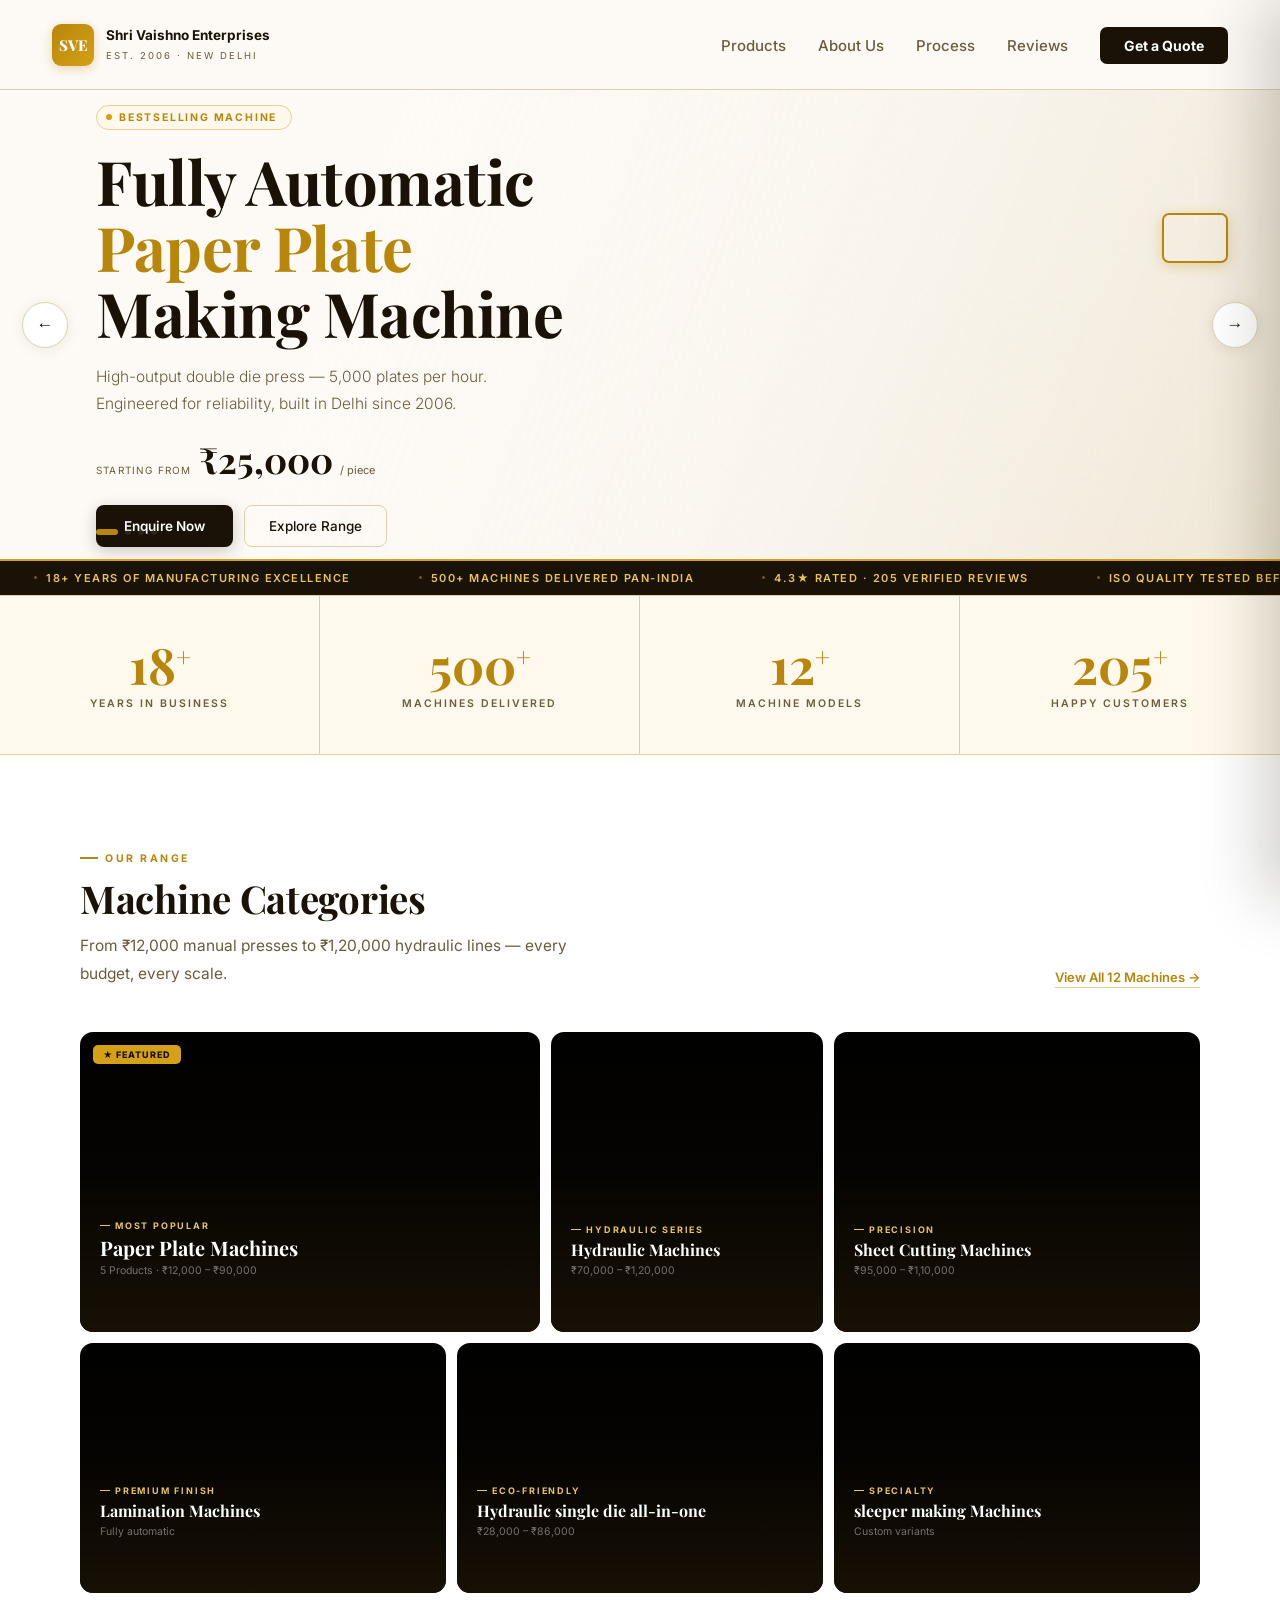
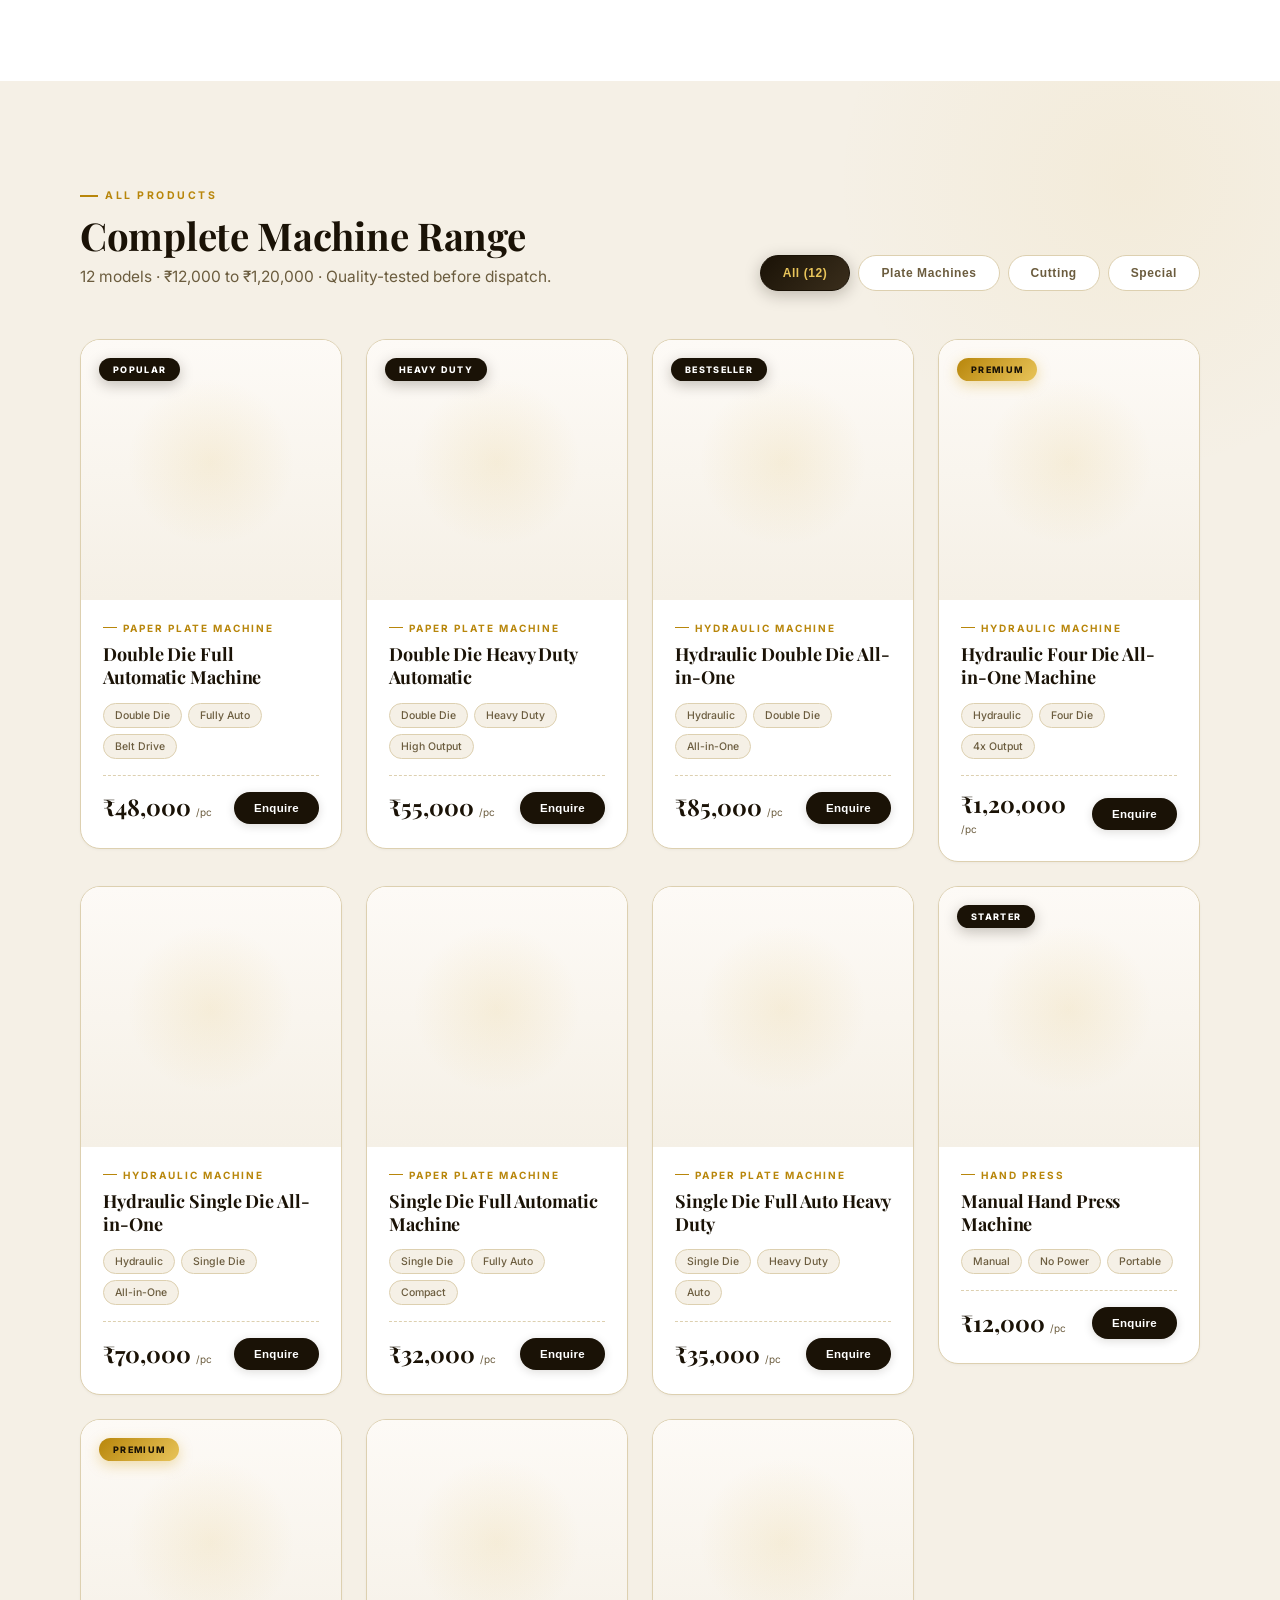
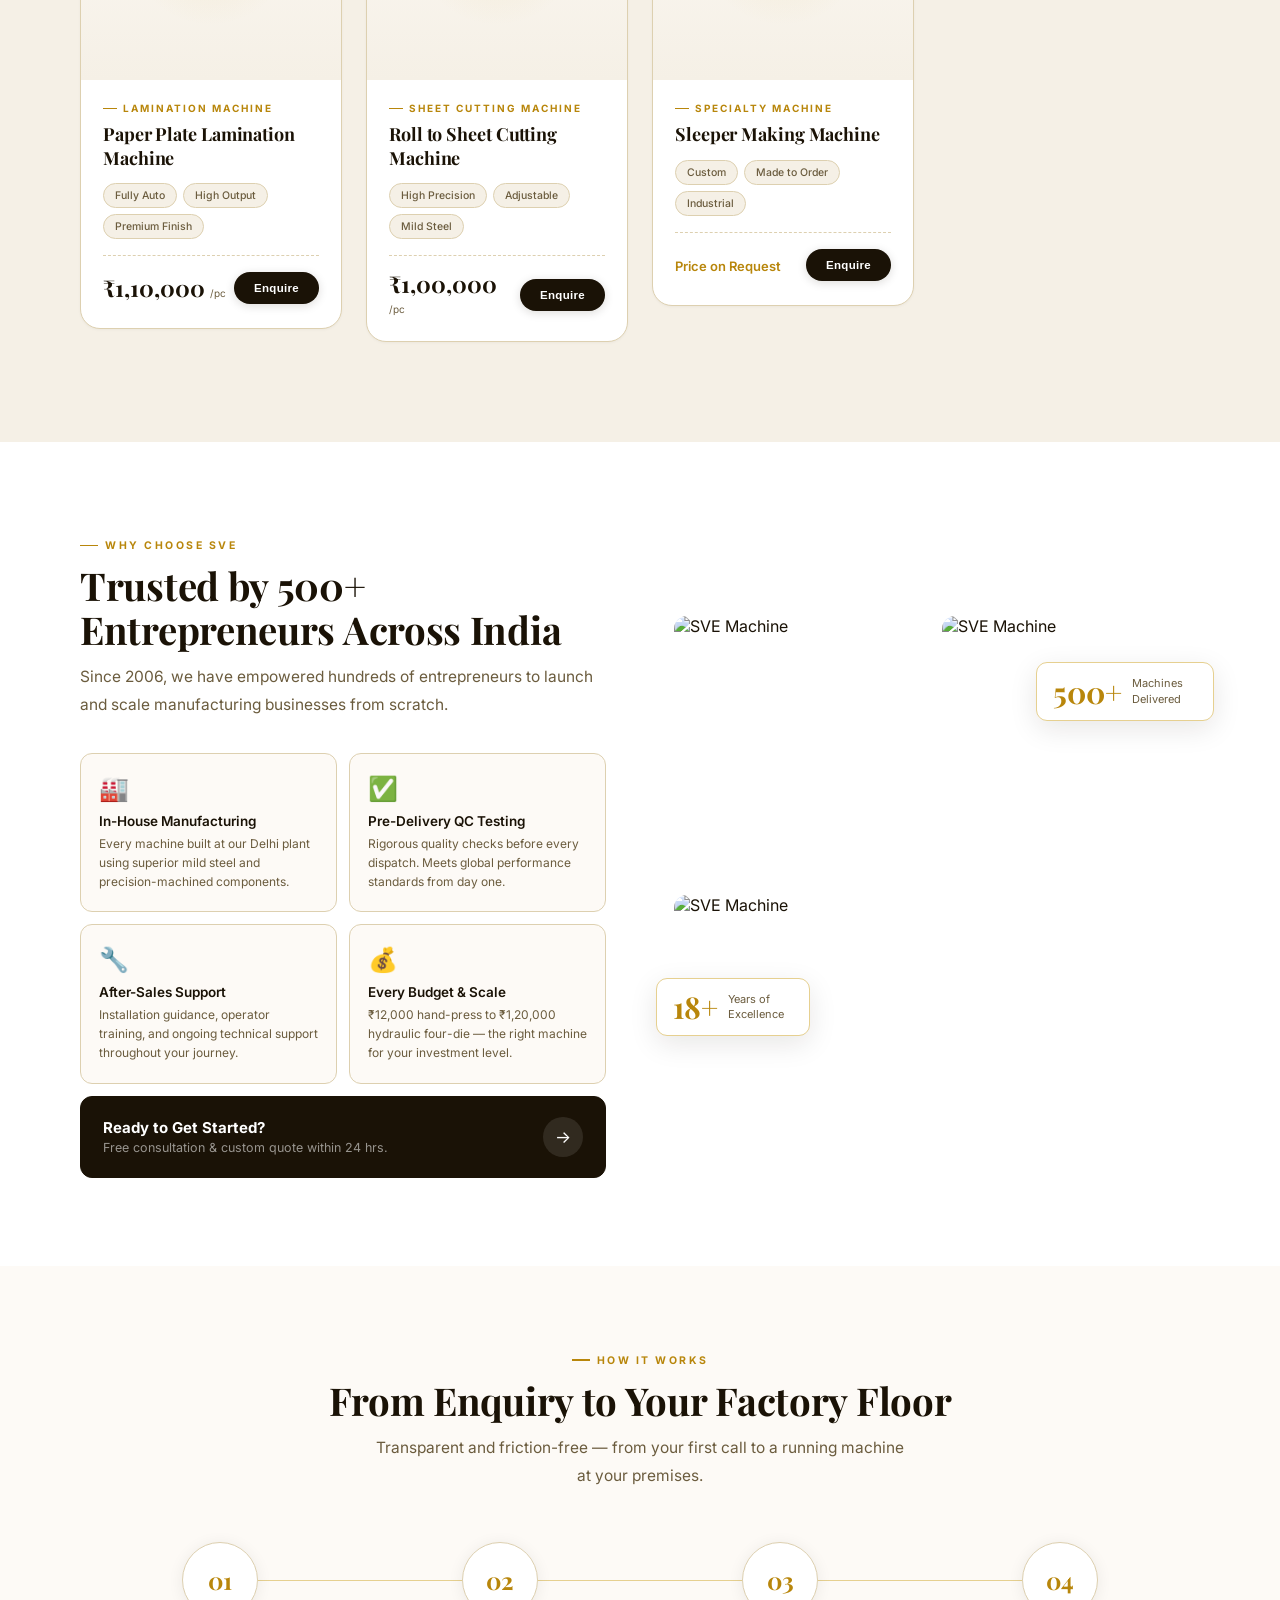
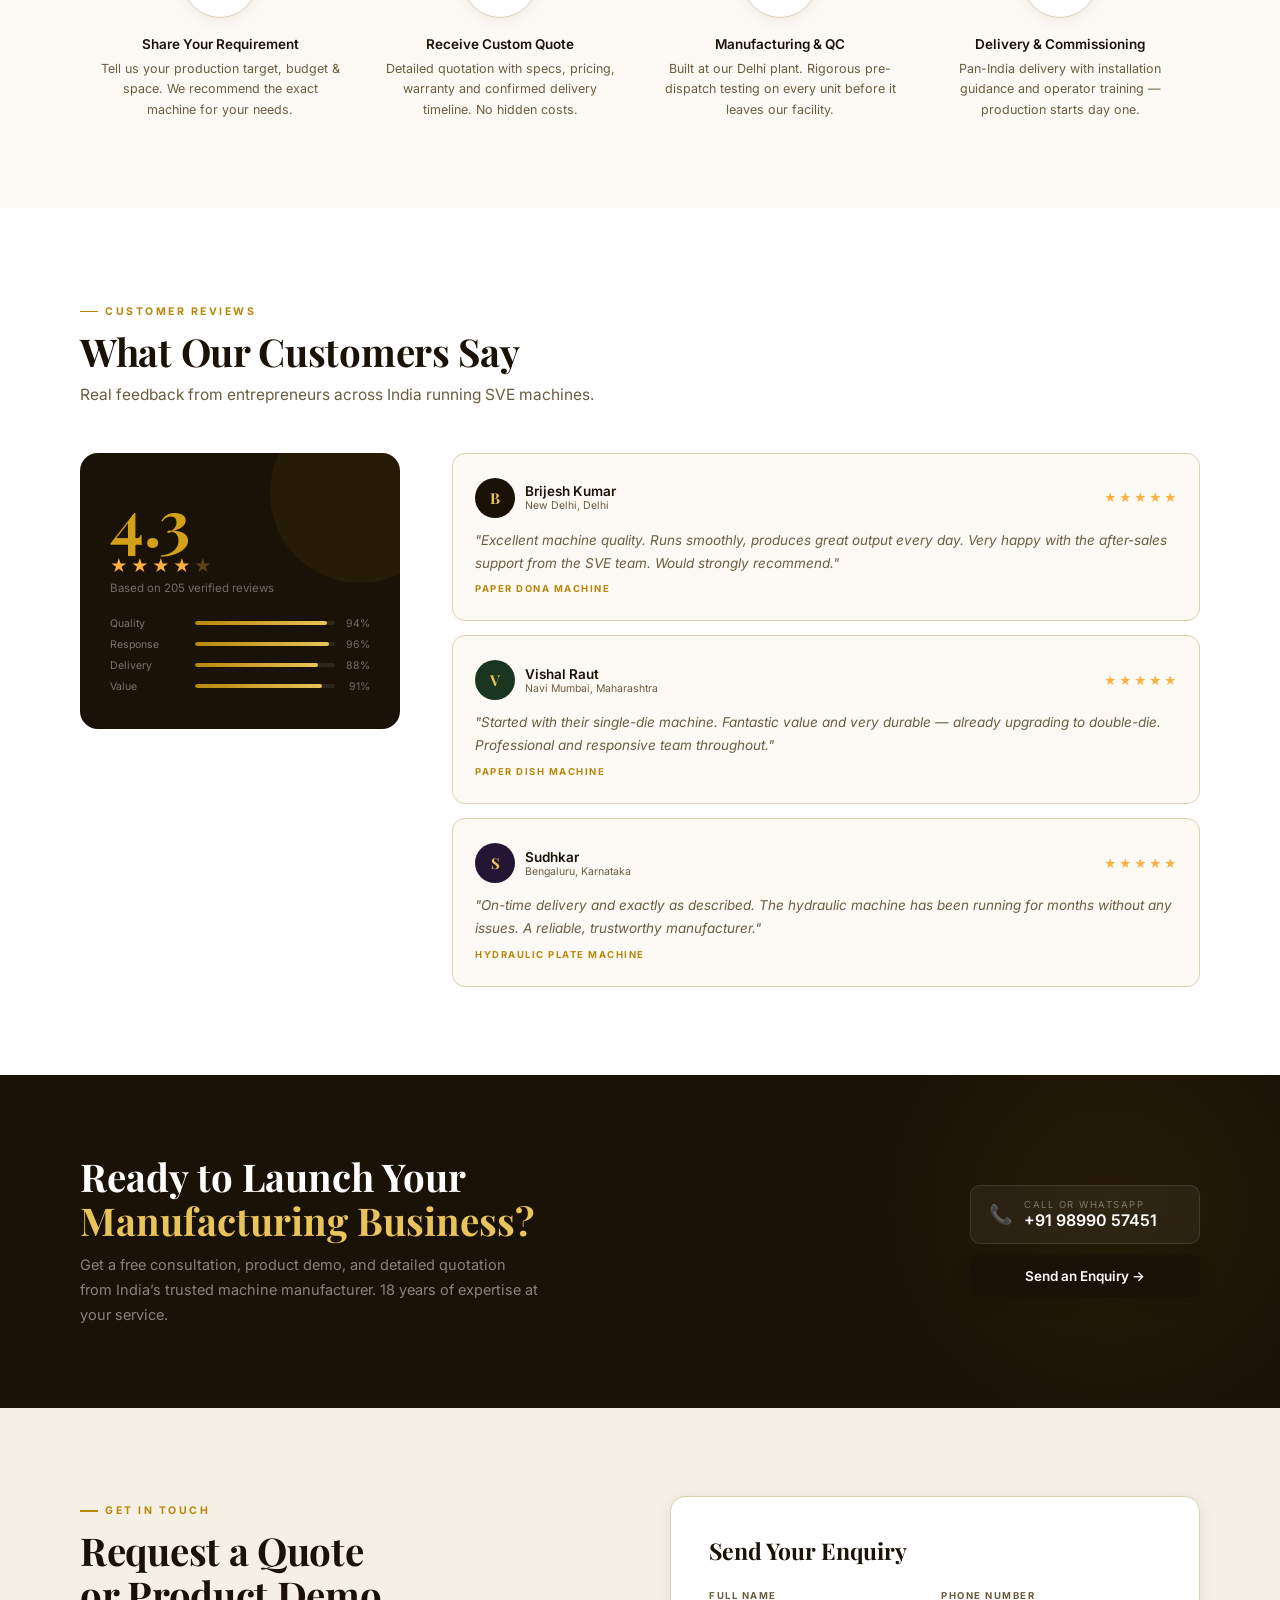
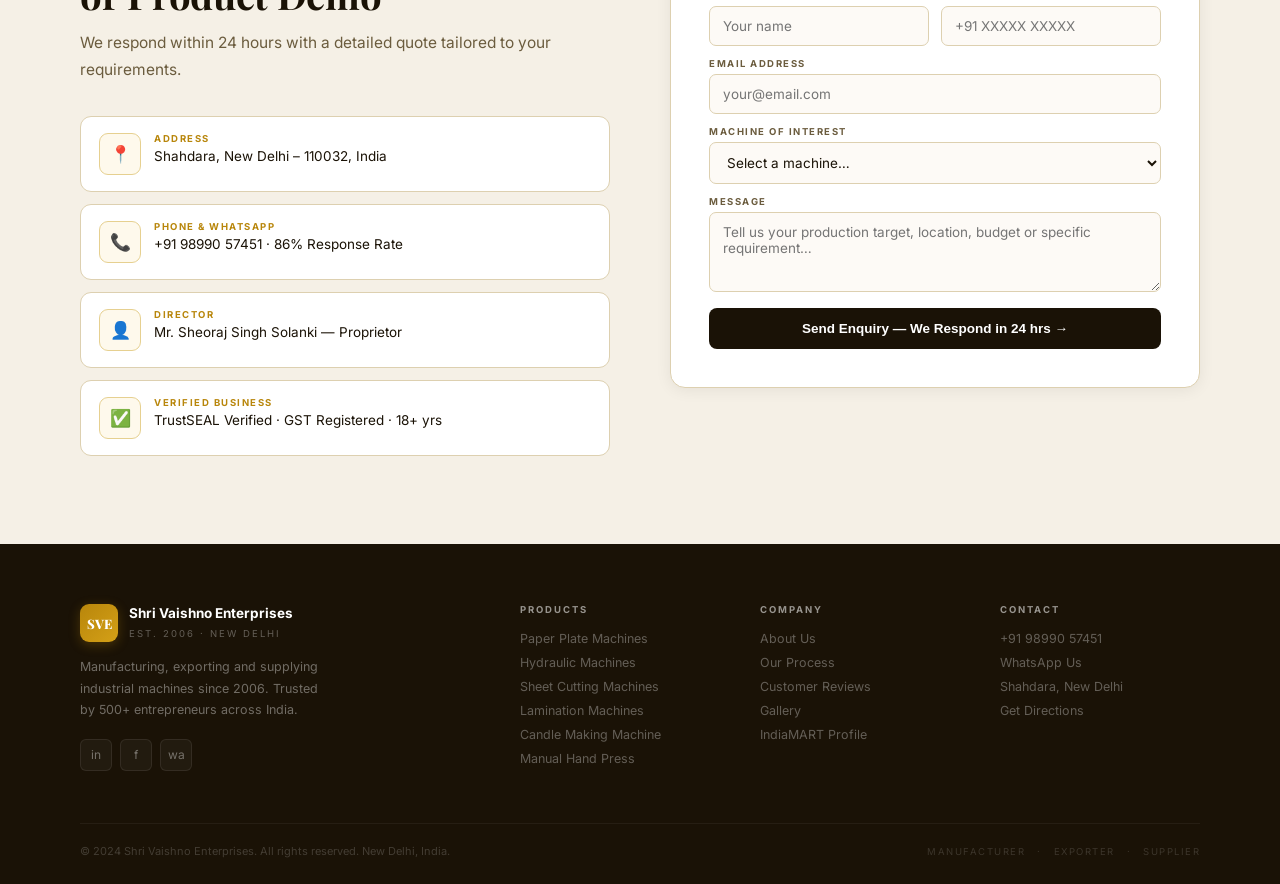
==== commit bbbebdee: "updated the logo redirect feature and removed explore button from the category section" ====
--- a/previousHomePage.html
+++ b/previousHomePage.html
@@ -10,7 +10,7 @@
 <body>
 
 <nav id='topnav'>
-  <a href='#' class='nbrand'>
+  <a href='/' class='nbrand'>
     <div class='nlogo'>SVE</div>
     <div class='nname'><strong>Shri Vaishno Enterprises</strong><span>Est. 2006 &middot; New Delhi</span></div>
   </a>
--- a/css/style.css
+++ b/css/style.css
@@ -16,17 +16,18 @@
 ::-webkit-scrollbar-thumb{background:var(--gold2);border-radius:3px}
 
 /* NAV */
-nav{position:fixed;top:0;left:0;right:0;z-index:9999;height:70px;display:flex;align-items:center;justify-content:space-between;padding:0 52px;background:rgba(253,250,246,0.95);backdrop-filter:blur(18px);border-bottom:1px solid var(--border);transition:box-shadow 0.3s}
+nav{position:sticky;top:0;left:0;right:0;z-index:9999;height:90px;display:flex;align-items:center;justify-content:space-between;padding:0 52px;background:rgba(253,250,246,0.95);backdrop-filter:blur(18px);border-bottom:1px solid var(--border);transition:box-shadow 0.3s}
 nav.scrolled{box-shadow:0 4px 28px rgba(26,18,6,0.1)}
 .nbrand{display:flex;align-items:center;gap:12px;text-decoration:none}
 .nlogo{width:42px;height:42px;border-radius:9px;background:linear-gradient(135deg,var(--gold),var(--gold2));display:flex;align-items:center;justify-content:center;font-family:'Playfair Display',serif;font-weight:800;font-size:15px;color:#fff;box-shadow:0 3px 12px rgba(184,134,11,0.3)}
 .nname strong{display:block;font-size:13.5px;font-weight:700;color:var(--ink)}
 .nname span{font-size:9.5px;color:var(--ink3);letter-spacing:2px;text-transform:uppercase}
 .nlinks{display:flex;align-items:center;gap:32px;list-style:none}
-.nlinks a{font-size:13px;font-weight:500;color:var(--ink3);text-decoration:none;transition:color 0.2s}
+.nlinks a{font-size:15px;font-weight:500;color:var(--ink3);text-decoration:none;transition:color 0.2s}
 .nlinks a:hover{color:var(--gold)}
-.ncta{background:var(--ink)!important;color:#fff!important;padding:9px 22px;border-radius:7px;font-weight:700!important;font-size:12.5px!important;transition:all 0.2s!important}
+.ncta{background:var(--ink)!important;color:#fff!important;padding:10px 24px;border-radius:7px;font-weight:700!important;font-size:14px!important;transition:all 0.2s!important}
 .ncta:hover{background:var(--gold)!important}
+.logo-img{width:102px;height:72px;}
 
 /* MOBILE / TABLET NAV */
 .nhbtn{display:none;flex-direction:column;justify-content:center;align-items:flex-end;gap:5px;width:40px;height:40px;background:none;border:none;cursor:pointer;padding:0}
@@ -69,10 +70,10 @@
 .mnav-foot{font-size:10px;letter-spacing:1.6px;text-transform:uppercase;color:var(--ink3);text-align:center;padding-top:18px;margin-top:auto;border-top:1px solid var(--cream3)}
 
 /* HERO */
-.hero{margin-top:70px;height:calc(100vh - 70px);min-height:560px;max-height:800px;position:relative;overflow:hidden}
+.hero{position:relative;overflow:hidden;width:100%;aspect-ratio:1696/624;background:linear-gradient(135deg,var(--cream2),var(--cream3))}
 .cwrap{display:flex;height:100%;transition:transform 0.85s cubic-bezier(0.77,0,0.175,1);will-change:transform}
 .slide{min-width:100%;height:100%;position:relative;display:flex;align-items:center}
-.sbg{position:absolute;inset:0;background-size:cover;background-position:center;transition:transform 8s ease}
+.sbg{position:absolute;inset:0;background-size:contain;background-repeat:no-repeat;background-position:center;transition:transform 8s ease}
 .slide.on .sbg{transform:scale(1.05)}
 .sov{position:absolute;inset:0;background:linear-gradient(110deg,rgba(253,250,246,0.97) 28%,rgba(253,250,246,0.78) 58%,rgba(253,250,246,0.15) 100%)}
 .sct{position:relative;z-index:2;padding:0 96px;max-width:660px;opacity:0;transform:translateY(20px);transition:opacity 0.65s 0.25s,transform 0.65s 0.25s}
@@ -134,14 +135,14 @@
 .rangelnk{font-size:13px;font-weight:600;color:var(--gold);text-decoration:none;border-bottom:1px solid var(--gold-bd);padding-bottom:2px;transition:all 0.2s;flex-shrink:0}
 .rangelnk:hover{color:var(--ink);border-color:var(--ink)}
 .rg{display:grid;grid-template-columns:repeat(12,1fr);grid-template-rows:300px 250px;gap:11px}
-.rt{position:relative;overflow:hidden;border-radius:13px;cursor:pointer}
+.rt{position:relative;overflow:hidden;border-radius:13px;cursor:pointer;background: black;}
 .rt:nth-child(1){grid-column:1/6;grid-row:1}
 .rt:nth-child(2){grid-column:6/9;grid-row:1}
 .rt:nth-child(3){grid-column:9/13;grid-row:1}
 .rt:nth-child(4){grid-column:1/5;grid-row:2}
 .rt:nth-child(5){grid-column:5/9;grid-row:2}
 .rt:nth-child(6){grid-column:9/13;grid-row:2}
-.rtimg{position:absolute;inset:0;background-size:cover; background-repeat: no-repeat;  background-position:center;transition:transform 0.7s ease}
+.rtimg{position:absolute;inset:0;background-size:contain; background-repeat: no-repeat;  background-position:center;transition:transform 0.7s ease}
 .rt:hover .rtimg{transform:scale(1.07)}
 .rtvl{position:absolute;inset:0;background:linear-gradient(0deg,rgba(26,18,6,0.9) 0%,rgba(26,18,6,0.2) 55%,rgba(26,18,6,0.04) 100%);transition:background 0.35s}
 .rt:hover .rtvl{background:linear-gradient(0deg,rgba(26,18,6,0.94) 0%,rgba(26,18,6,0.42) 55%,rgba(26,18,6,0.08) 100%)}
@@ -431,12 +432,36 @@
   .carr.nxt{right:70px}
   .sct{padding:0 22px}
   .cdots{left:22px}
+  .stag{margin-bottom:8px;padding:3px 11px 3px 8px}
+  .staglbl{font-size:9px}
+  .sh1{font-size:clamp(18px,4.4vw,30px);margin-bottom:6px;line-height:1.12}
+  .sdesc{font-size:12px;line-height:1.5;margin-bottom:10px;max-width:360px}
+  .spr{margin-bottom:10px}
+  .samt{font-size:20px}
+  .sfrom{font-size:8.5px}
+  .sunit{font-size:9.5px}
+  .sbtns{gap:8px}
+  .sbtns a{padding:9px 16px!important;font-size:12px!important}
+  .carr{width:36px;height:36px}
+}
+@media(max-width:520px){
+  .sdesc{display:none}
+  .sh1{font-size:clamp(15px,4.6vw,22px);margin-bottom:4px}
+  .stag{margin-bottom:5px}
+  .spr{margin-bottom:8px}
+  .samt{font-size:16px}
+}
+@media(max-width:380px){
+  .sh1 br{display:none}
+  .stag,.spr{display:none}
+  .sct{padding:0 16px}
 }
 @media(max-width:600px){
   .pgrid{grid-template-columns:1fr !important}
   .frow{grid-template-columns:1fr}
   .feats{grid-template-columns:1fr}
   .ftgrid{grid-template-columns:1fr}
+  .procsteps{grid-template-columns:1fr}
 }
 
 /* ═══════════════════ PRODUCT DETAIL PAGE ═══════════════════ */
@@ -583,4 +608,51 @@
 @media(max-width:600px){
   .pd-quickspecs{grid-template-columns:1fr}
   .pd-price-box{flex-direction:column;align-items:flex-start}
-}
+  .ftbot{flex-direction:column;align-items:flex-start;gap:12px
+  }
+}
+
+/* ============================================
+   PRODUCT ENQUIRY MODAL
+   ============================================ */
+.enq-overlay{position:fixed;inset:0;background:rgba(26,18,6,0.6);backdrop-filter:blur(4px);z-index:20000;opacity:0;pointer-events:none;transition:opacity 0.3s ease;display:flex;align-items:center;justify-content:center;padding:20px}
+.enq-overlay.on{opacity:1;pointer-events:auto}
+body.enq-open{overflow:hidden}
+
+.enq-modal{width:100%;max-width:480px;max-height:90vh;overflow-y:auto;background:var(--white);border-radius:16px;box-shadow:var(--sh2);transform:translateY(24px) scale(0.97);opacity:0;transition:transform 0.32s cubic-bezier(.16,1,.3,1),opacity 0.28s ease;position:relative}
+.enq-overlay.on .enq-modal{transform:translateY(0) scale(1);opacity:1}
+
+.enq-head{padding:26px 28px 18px;border-bottom:1px solid var(--border);position:relative}
+.enq-close{position:absolute;top:18px;right:18px;width:34px;height:34px;border-radius:50%;border:1px solid var(--border);background:var(--cream);font-size:18px;line-height:1;color:var(--ink3);cursor:pointer;transition:all 0.2s;display:flex;align-items:center;justify-content:center}
+.enq-close:hover{background:var(--gold);color:#fff;border-color:var(--gold)}
+.enq-eyebrow{font-size:9.5px;font-weight:700;letter-spacing:2px;text-transform:uppercase;color:var(--gold2);margin-bottom:6px}
+.enq-title{font-family:'Playfair Display',serif;font-size:21px;font-weight:700;color:var(--ink);line-height:1.3;padding-right:36px}
+.enq-product-pill{display:inline-flex;align-items:center;gap:8px;margin-top:12px;padding:8px 14px;background:var(--gold-bg);border:1px solid var(--gold-bd);border-radius:8px}
+.enq-product-name{font-size:13px;font-weight:700;color:var(--ink)}
+.enq-product-price{font-size:12.5px;font-weight:600;color:var(--gold)}
+
+.enq-body{padding:22px 28px 28px}
+.enq-body .frow{display:grid;grid-template-columns:1fr 1fr;gap:12px}
+.enq-status{display:none;padding:11px 13px;border-radius:8px;font-size:13px;font-weight:600;margin-bottom:14px}
+.enq-status.err{display:block;background:#FBEAEA;color:#A33131;border:1px solid #EFC6C6}
+.enq-status.ok{display:block;background:#EAF6EC;color:#28753F;border:1px solid #C7E7CC}
+.enq-hp{position:absolute;left:-9999px;opacity:0}
+
+.enq-submit{width:100%;padding:13px;background:var(--ink);color:#fff;border:none;border-radius:8px;font-size:13.5px;font-weight:700;cursor:pointer;transition:all 0.25s;display:flex;align-items:center;justify-content:center;gap:9px}
+.enq-submit:hover{background:var(--gold);transform:translateY(-1px)}
+.enq-submit:disabled{opacity:0.65;cursor:not-allowed;transform:none}
+.enq-spin{width:15px;height:15px;border-radius:50%;border:2px solid rgba(255,255,255,0.35);border-top-color:#fff;animation:enqspin 0.7s linear infinite;display:none}
+.enq-submit.loading .enq-spin{display:inline-block}
+@keyframes enqspin{to{transform:rotate(360deg)}}
+
+.enq-success{text-align:center;padding:16px 4px 6px}
+.enq-success-ico{width:60px;height:60px;border-radius:50%;background:#EAF6EC;color:#28753F;font-size:28px;display:flex;align-items:center;justify-content:center;margin:0 auto 16px}
+.enq-success h4{font-family:'Playfair Display',serif;font-size:19px;color:var(--ink);margin-bottom:8px}
+.enq-success p{font-size:13.5px;color:var(--ink3);line-height:1.6;margin-bottom:20px}
+.enq-success .btnink{display:inline-block;padding:11px 22px}
+
+@media(max-width:600px){
+  .enq-body .frow{grid-template-columns:1fr}
+  .enq-head{padding:22px 22px 16px}
+  .enq-body{padding:18px 22px 24px}
+}
